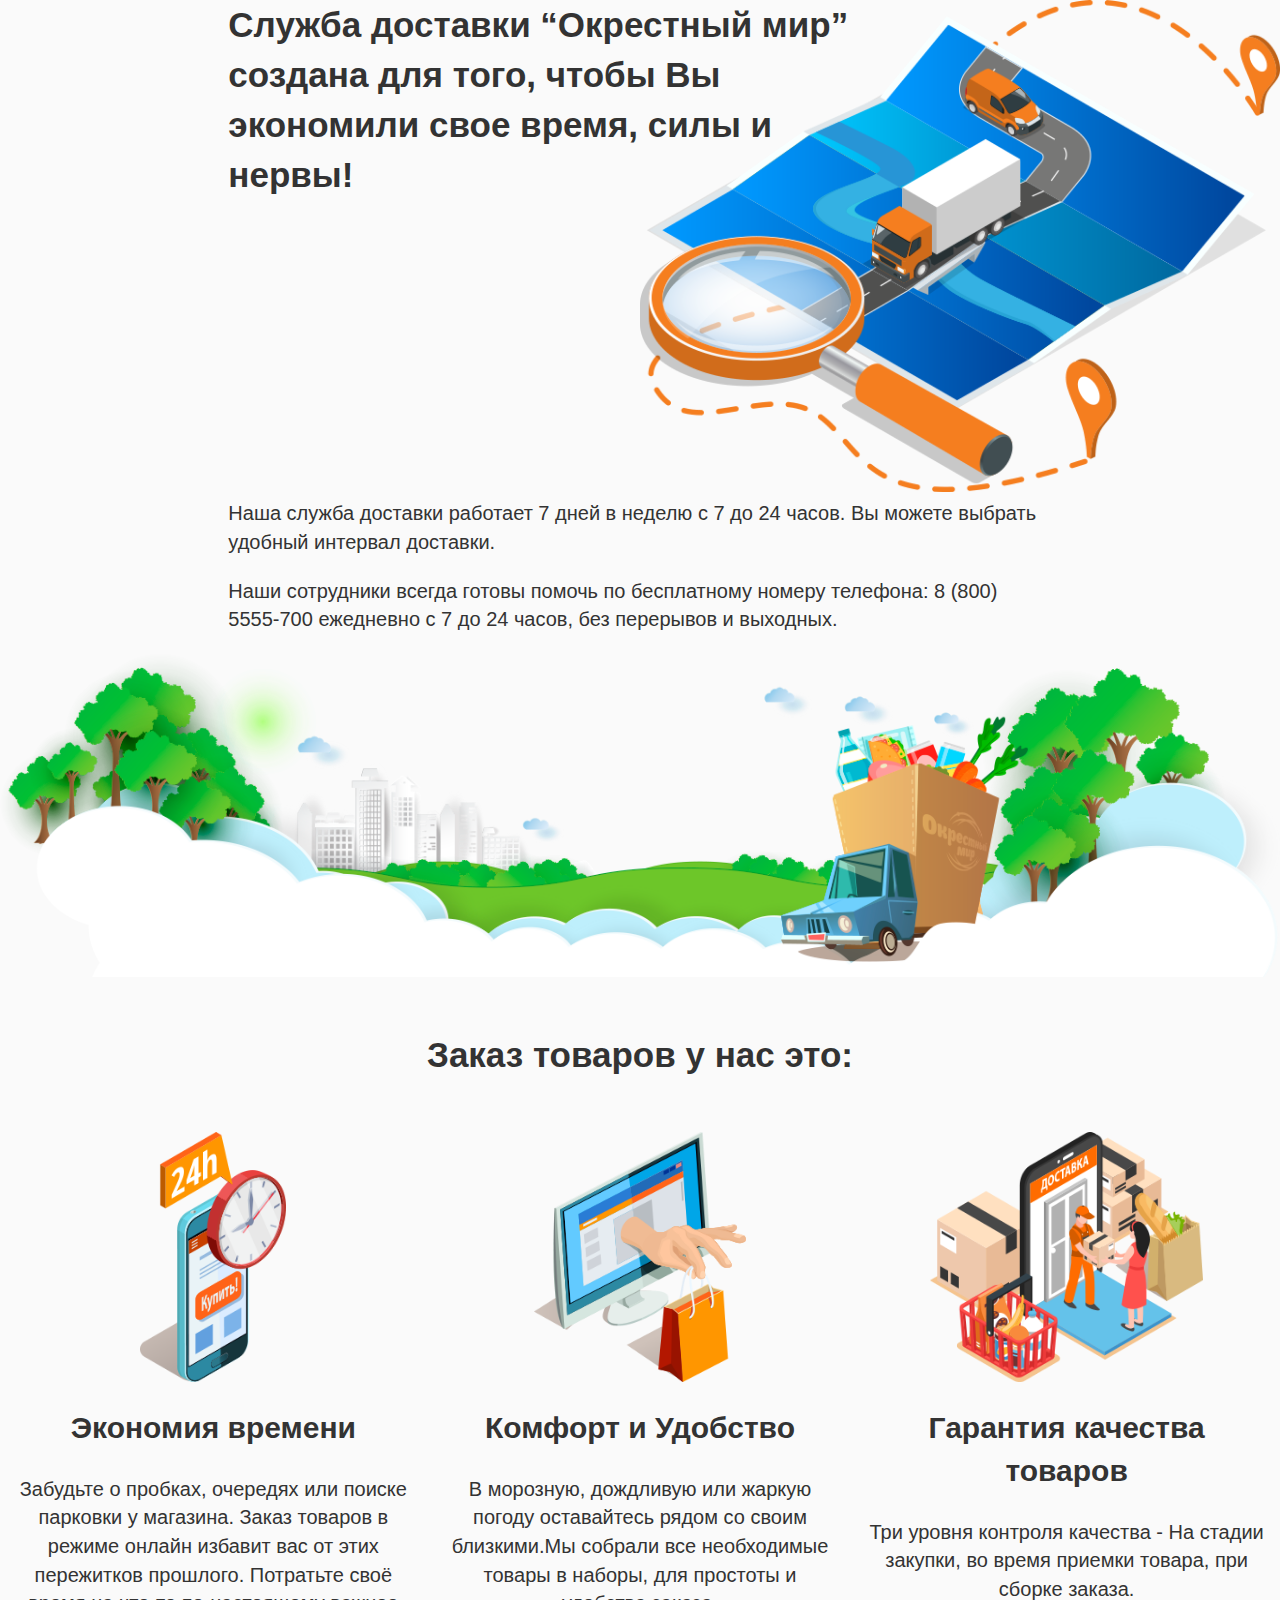
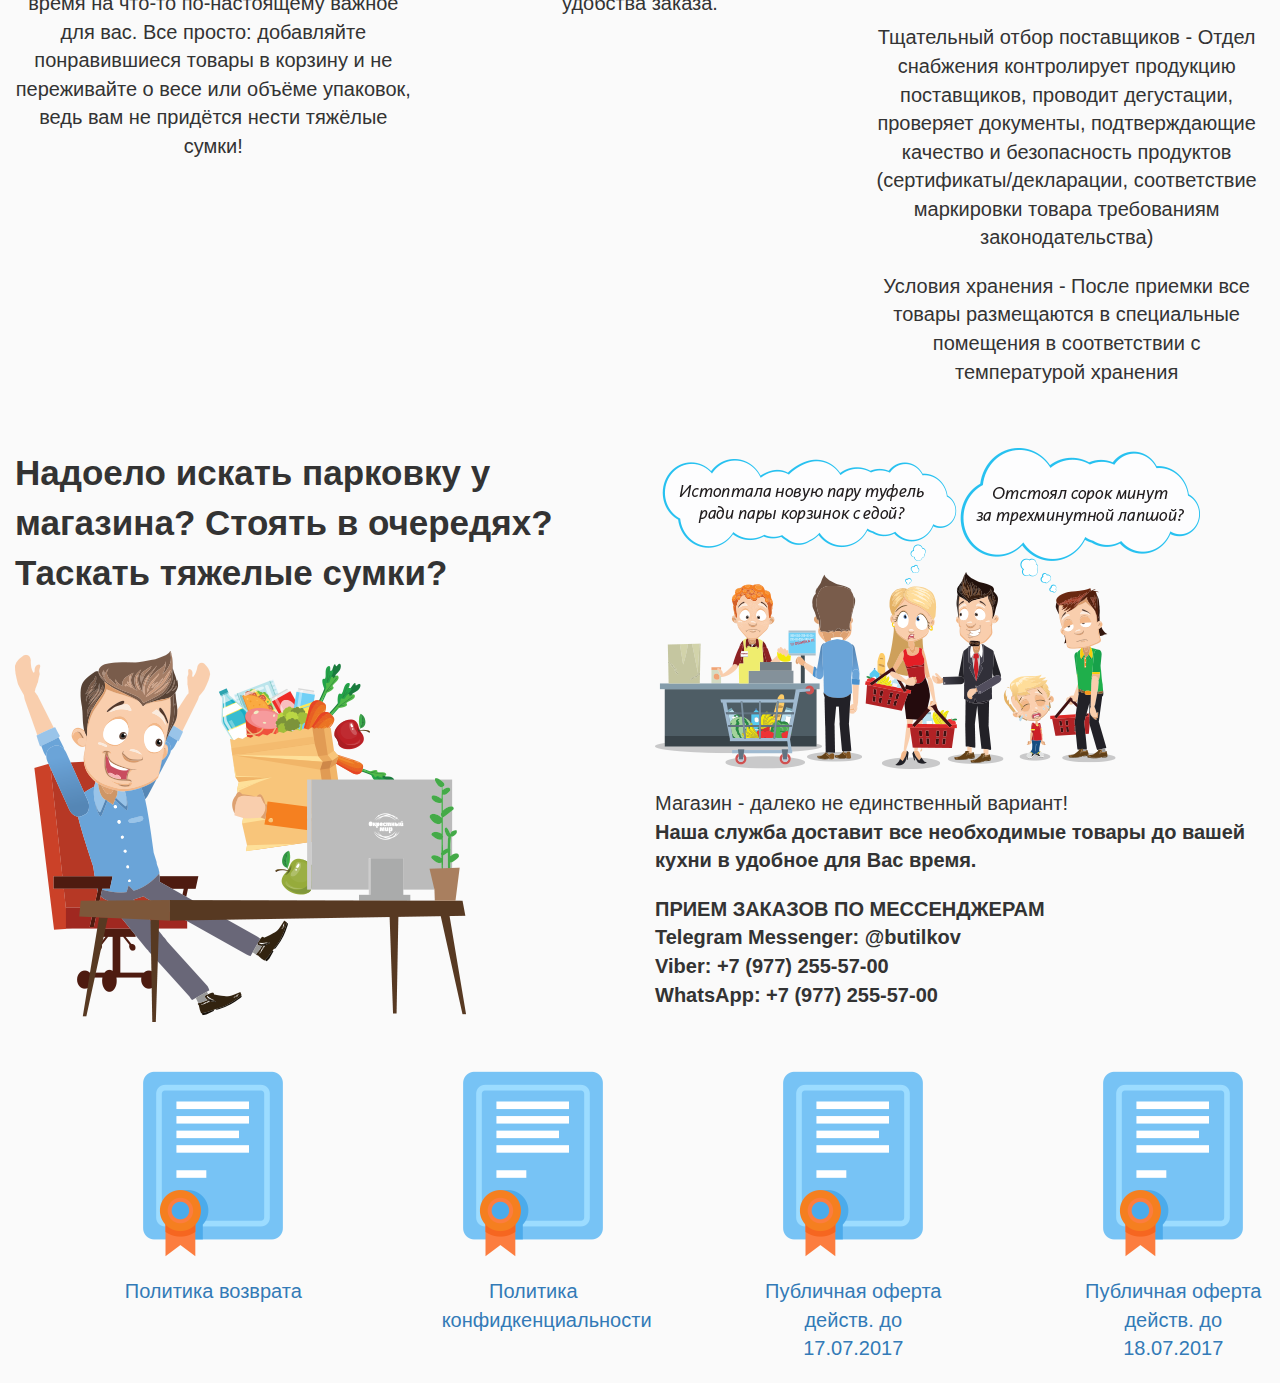
==== index.html @ cc80dcd1 "контакты, о нас, доставка" ====
<html><head><link rel="stylesheet" type="text/css" href="./assets/css/main.min.css"/><link rel="stylesheet" type="text/css" href="./assets/css/style.css"/><link rel="stylesheet" type="text/css" href="./assets/css/advina.css"/></head><body><main><section class="container advina about-header"><div class="row"><div class="col-xs-12 col-md-8 col-md-offset-2"><h1>Служба доставки “Окрестный мир” создана для того, чтобы Вы экономили свое время, силы и нервы!</h1><img class="visible-xs visible-sm" src="./assets/img/delivery.png" alt=""/><p>Наша служба доставки работает 7 дней в неделю с 7 до 24 часов.
Вы можете выбрать удобный интервал доставки.</p><p>Наши сотрудники всегда готовы помочь по бесплатному номеру телефона:
8 (800) 5555-700 ежедневно с 7 до 24 часов, без перерывов и выходных.</p></div></div></section><img class="deliverybg" src="./assets/img/deliverybg.png" alt=""/><section class="container advina text-centered"><div class="row"><div class="col-xs-12"><h1>Заказ товаров у нас это:</h1></div><div class="col-sm-12 col-md-4"><img src="./assets/img/timesafe.png" alt="" height="250"/><h2>Экономия времени</h2><p>Забудьте о пробках, очередях или поиске парковки у магазина. Заказ товаров в режиме онлайн избавит вас от этих пережитков прошлого. Потратьте своё время на что-то по-настоящему важное для вас. Все просто: добавляйте понравившиеся товары в корзину и не переживайте о весе или объёме упаковок, ведь вам не придётся нести тяжёлые сумки!</p></div><div class="col-sm-12 col-md-4"><img src="./assets/img/comfort.png" alt="" height="250"/><h2>Комфорт и Удобство</h2><p>В морозную, дождливую или жаркую погоду оставайтесь рядом со своим близкими.Мы собрали все необходимые товары в наборы, для простоты и удобства заказа.</p></div><div class="col-sm-12 col-md-4"><img src="./assets/img/quality.png" alt="" height="250"/><h2>Гарантия качества товаров</h2><p>Три уровня контроля качества - На стадии закупки, во время приемки товара, при сборке заказа.</p><p>Тщательный отбор поставщиков - Отдел снабжения контролирует продукцию поставщиков, проводит дегустации, проверяет документы, подтверждающие качество и безопасность продуктов (сертификаты/декларации, соответствие маркировки товара требованиям законодательства)</p><p>Условия хранения - После приемки все товары размещаются в специальные помещения в соответствии с температурой хранения</p></div></div></section><section class="container advina bored"><div class="row"><div class="col-md-6"><h1>Надоело искать парковку у магазина? Стоять в очередях? Таскать тяжелые сумки?</h1><img class="hidden-xs hidden-sm" src="./assets/img/delight.png" alt=""/><img class="visible-xs visible-sm" src="./assets/img/dialog.png" alt=""/></div><div class="col-md-6"><img class="hidden-xs hidden-sm" src="./assets/img/dialog.png" alt=""/><p>Магазин - далеко не единственный вариант! <br />
<strong>Наша служба доставит все необходимые товары до вашей кухни в удобное для Вас время.</strong></p><img class="visible-xs visible-sm" src="./assets/img/delight.png" alt=""/><p><strong>ПРИЕМ ЗАКАЗОВ ПО МЕССЕНДЖЕРАМ<br />
Telegram Messenger: @butilkov<br />
Viber: +7 (977) 255-57-00<br />
WhatsApp: +7 (977) 255-57-00</strong></p></div></div></section><section class="container advina text-centered"><div class="row"><div class="col-xs-6 col-sm-2 col-md-offset-1"><img src="./assets/img/document.png" alt=""/><p><a href="#">Политика возврата</a></p></div><div class="col-xs-6 col-sm-2 col-md-offset-1"><img src="./assets/img/document.png" alt=""/><p><a href="#">Политика конфидкенциальности</a></p></div><div class="col-xs-6 col-sm-2 col-md-offset-1"><img src="./assets/img/document.png" alt=""/><p><a href="#">Публичная оферта действ. до 17.07.2017</a></p></div><div class="col-xs-6 col-sm-2 col-md-offset-1"><img src="./assets/img/document.png" alt=""/><p><a href="#">Публичная оферта действ. до 18.07.2017</a></p></div></div></section></main></body></html>
---- assets/css/main.min.css ----
html{font-family:sans-serif;-ms-text-size-adjust:100%;-webkit-text-size-adjust:100%;font-size:10px;-webkit-tap-highlight-color:transparent}body{margin:0;font-family:"Helvetica Neue",Helvetica,Arial,sans-serif;font-size:14px;line-height:1.42857143;color:#333;background-color:#fff}article,aside,details,figcaption,figure,footer,header,hgroup,main,menu,nav,section,summary{display:block}audio,canvas,progress,video{display:inline-block;vertical-align:baseline}audio:not([controls]){display:none;height:0}.owl-carousel .owl-dots.disabled,.owl-carousel .owl-nav.disabled,[hidden],template{display:none}a{background-color:transparent;color:#337ab7;text-decoration:none}a:active,a:hover{outline:0}abbr[title]{border-bottom:1px dotted}b,strong{font-weight:700}dfn{font-style:italic}h1{font-size:2em;margin:.67em 0}mark{background:#ff0;color:#000}small{font-size:80%}sub,sup{font-size:75%;line-height:0;position:relative;vertical-align:baseline}sup{top:-.5em}sub{bottom:-.25em}img{border:0;vertical-align:middle}svg:not(:root){overflow:hidden}figure{margin:0}hr{-webkit-box-sizing:content-box;-moz-box-sizing:content-box;box-sizing:content-box;height:0;margin-top:20px;margin-bottom:20px;border:0;border-top:1px solid #eee}pre{overflow:auto}code,kbd,pre,samp{font-family:monospace,monospace;font-size:1em}button,input,optgroup,select,textarea{color:inherit;font:inherit;margin:0}button{overflow:visible}button,select{text-transform:none}button,html input[type=button],input[type=reset],input[type=submit]{-webkit-appearance:button;cursor:pointer}button[disabled],html input[disabled]{cursor:default}button::-moz-focus-inner,input::-moz-focus-inner{border:0;padding:0}input[type=checkbox],input[type=radio]{-webkit-box-sizing:border-box;-moz-box-sizing:border-box;box-sizing:border-box;padding:0}input[type=number]::-webkit-inner-spin-button,input[type=number]::-webkit-outer-spin-button{height:auto}input[type=search]{-webkit-appearance:textfield;-webkit-box-sizing:content-box;-moz-box-sizing:content-box;box-sizing:content-box}input[type=search]::-webkit-search-cancel-button,input[type=search]::-webkit-search-decoration{-webkit-appearance:none}fieldset{border:1px solid silver;margin:0 2px;padding:.35em .625em .75em}legend{border:0}textarea{overflow:auto}optgroup{font-weight:700}table{border-collapse:collapse;border-spacing:0}legend,td,th{padding:0}*,:after,:before{-webkit-box-sizing:border-box;-moz-box-sizing:border-box;box-sizing:border-box}button,input,select,textarea{font-family:inherit;font-size:inherit;line-height:inherit}a:focus,a:hover{color:#23527c;text-decoration:underline}a:focus{outline:5px auto -webkit-focus-ring-color;outline-offset:-2px}.img-responsive{display:block;max-width:100%;height:auto}.img-rounded{border-radius:6px}.img-thumbnail{padding:4px;line-height:1.42857143;background-color:#fff;border:1px solid #ddd;border-radius:4px;-webkit-transition:all .2s ease-in-out;-o-transition:all .2s ease-in-out;transition:all .2s ease-in-out;display:inline-block;max-width:100%;height:auto}.img-circle{border-radius:50%}.sr-only{position:absolute;width:1px;height:1px;margin:-1px;padding:0;overflow:hidden;clip:rect(0,0,0,0);border:0}.sr-only-focusable:active,.sr-only-focusable:focus{position:static;width:auto;height:auto;margin:0;overflow:visible;clip:auto}[role=button]{cursor:pointer}.container{margin-right:auto;margin-left:auto;padding-left:15px;padding-right:15px}@media (min-width:768px){.container{width:750px}}@media (min-width:992px){.container{width:970px}}@media (min-width:1200px){.container{width:1280px}}.container-fluid{margin-right:auto;margin-left:auto;padding-left:15px;padding-right:15px}.row{margin-left:-15px;margin-right:-15px}.col-lg-1,.col-lg-10,.col-lg-11,.col-lg-12,.col-lg-2,.col-lg-3,.col-lg-4,.col-lg-5,.col-lg-6,.col-lg-7,.col-lg-8,.col-lg-9,.col-md-1,.col-md-10,.col-md-11,.col-md-12,.col-md-2,.col-md-3,.col-md-4,.col-md-5,.col-md-6,.col-md-7,.col-md-8,.col-md-9,.col-sm-1,.col-sm-10,.col-sm-11,.col-sm-12,.col-sm-2,.col-sm-3,.col-sm-4,.col-sm-5,.col-sm-6,.col-sm-7,.col-sm-8,.col-sm-9,.col-xs-1,.col-xs-10,.col-xs-11,.col-xs-12,.col-xs-2,.col-xs-3,.col-xs-4,.col-xs-5,.col-xs-6,.col-xs-7,.col-xs-8,.col-xs-9{position:relative;min-height:1px;padding-left:15px;padding-right:15px}.col-xs-1,.col-xs-10,.col-xs-11,.col-xs-12,.col-xs-2,.col-xs-3,.col-xs-4,.col-xs-5,.col-xs-6,.col-xs-7,.col-xs-8,.col-xs-9{float:left}.col-xs-12{width:100%}.col-xs-11{width:91.66666667%}.col-xs-10{width:83.33333333%}.col-xs-9{width:75%}.col-xs-8{width:66.66666667%}.col-xs-7{width:58.33333333%}.col-xs-6{width:50%}.col-xs-5{width:41.66666667%}.col-xs-4{width:33.33333333%}.col-xs-3{width:25%}.col-xs-2{width:16.66666667%}.col-xs-1{width:8.33333333%}.col-xs-pull-12{right:100%}.col-xs-pull-11{right:91.66666667%}.col-xs-pull-10{right:83.33333333%}.col-xs-pull-9{right:75%}.col-xs-pull-8{right:66.66666667%}.col-xs-pull-7{right:58.33333333%}.col-xs-pull-6{right:50%}.col-xs-pull-5{right:41.66666667%}.col-xs-pull-4{right:33.33333333%}.col-xs-pull-3{right:25%}.col-xs-pull-2{right:16.66666667%}.col-xs-pull-1{right:8.33333333%}.col-xs-pull-0{right:auto}.col-xs-push-12{left:100%}.col-xs-push-11{left:91.66666667%}.col-xs-push-10{left:83.33333333%}.col-xs-push-9{left:75%}.col-xs-push-8{left:66.66666667%}.col-xs-push-7{left:58.33333333%}.col-xs-push-6{left:50%}.col-xs-push-5{left:41.66666667%}.col-xs-push-4{left:33.33333333%}.col-xs-push-3{left:25%}.col-xs-push-2{left:16.66666667%}.col-xs-push-1{left:8.33333333%}.col-xs-push-0{left:auto}.col-xs-offset-12{margin-left:100%}.col-xs-offset-11{margin-left:91.66666667%}.col-xs-offset-10{margin-left:83.33333333%}.col-xs-offset-9{margin-left:75%}.col-xs-offset-8{margin-left:66.66666667%}.col-xs-offset-7{margin-left:58.33333333%}.col-xs-offset-6{margin-left:50%}.col-xs-offset-5{margin-left:41.66666667%}.col-xs-offset-4{margin-left:33.33333333%}.col-xs-offset-3{margin-left:25%}.col-xs-offset-2{margin-left:16.66666667%}.col-xs-offset-1{margin-left:8.33333333%}.col-xs-offset-0{margin-left:0}@media (min-width:768px){.col-sm-1,.col-sm-10,.col-sm-11,.col-sm-12,.col-sm-2,.col-sm-3,.col-sm-4,.col-sm-5,.col-sm-6,.col-sm-7,.col-sm-8,.col-sm-9{float:left}.col-sm-12{width:100%}.col-sm-11{width:91.66666667%}.col-sm-10{width:83.33333333%}.col-sm-9{width:75%}.col-sm-8{width:66.66666667%}.col-sm-7{width:58.33333333%}.col-sm-6{width:50%}.col-sm-5{width:41.66666667%}.col-sm-4{width:33.33333333%}.col-sm-3{width:25%}.col-sm-2{width:16.66666667%}.col-sm-1{width:8.33333333%}.col-sm-pull-12{right:100%}.col-sm-pull-11{right:91.66666667%}.col-sm-pull-10{right:83.33333333%}.col-sm-pull-9{right:75%}.col-sm-pull-8{right:66.66666667%}.col-sm-pull-7{right:58.33333333%}.col-sm-pull-6{right:50%}.col-sm-pull-5{right:41.66666667%}.col-sm-pull-4{right:33.33333333%}.col-sm-pull-3{right:25%}.col-sm-pull-2{right:16.66666667%}.col-sm-pull-1{right:8.33333333%}.col-sm-pull-0{right:auto}.col-sm-push-12{left:100%}.col-sm-push-11{left:91.66666667%}.col-sm-push-10{left:83.33333333%}.col-sm-push-9{left:75%}.col-sm-push-8{left:66.66666667%}.col-sm-push-7{left:58.33333333%}.col-sm-push-6{left:50%}.col-sm-push-5{left:41.66666667%}.col-sm-push-4{left:33.33333333%}.col-sm-push-3{left:25%}.col-sm-push-2{left:16.66666667%}.col-sm-push-1{left:8.33333333%}.col-sm-push-0{left:auto}.col-sm-offset-12{margin-left:100%}.col-sm-offset-11{margin-left:91.66666667%}.col-sm-offset-10{margin-left:83.33333333%}.col-sm-offset-9{margin-left:75%}.col-sm-offset-8{margin-left:66.66666667%}.col-sm-offset-7{margin-left:58.33333333%}.col-sm-offset-6{margin-left:50%}.col-sm-offset-5{margin-left:41.66666667%}.col-sm-offset-4{margin-left:33.33333333%}.col-sm-offset-3{margin-left:25%}.col-sm-offset-2{margin-left:16.66666667%}.col-sm-offset-1{margin-left:8.33333333%}.col-sm-offset-0{margin-left:0}}@media (min-width:992px){.col-md-1,.col-md-10,.col-md-11,.col-md-12,.col-md-2,.col-md-3,.col-md-4,.col-md-5,.col-md-6,.col-md-7,.col-md-8,.col-md-9{float:left}.col-md-12{width:100%}.col-md-11{width:91.66666667%}.col-md-10{width:83.33333333%}.col-md-9{width:75%}.col-md-8{width:66.66666667%}.col-md-7{width:58.33333333%}.col-md-6{width:50%}.col-md-5{width:41.66666667%}.col-md-4{width:33.33333333%}.col-md-3{width:25%}.col-md-2{width:16.66666667%}.col-md-1{width:8.33333333%}.col-md-pull-12{right:100%}.col-md-pull-11{right:91.66666667%}.col-md-pull-10{right:83.33333333%}.col-md-pull-9{right:75%}.col-md-pull-8{right:66.66666667%}.col-md-pull-7{right:58.33333333%}.col-md-pull-6{right:50%}.col-md-pull-5{right:41.66666667%}.col-md-pull-4{right:33.33333333%}.col-md-pull-3{right:25%}.col-md-pull-2{right:16.66666667%}.col-md-pull-1{right:8.33333333%}.col-md-pull-0{right:auto}.col-md-push-12{left:100%}.col-md-push-11{left:91.66666667%}.col-md-push-10{left:83.33333333%}.col-md-push-9{left:75%}.col-md-push-8{left:66.66666667%}.col-md-push-7{left:58.33333333%}.col-md-push-6{left:50%}.col-md-push-5{left:41.66666667%}.col-md-push-4{left:33.33333333%}.col-md-push-3{left:25%}.col-md-push-2{left:16.66666667%}.col-md-push-1{left:8.33333333%}.col-md-push-0{left:auto}.col-md-offset-12{margin-left:100%}.col-md-offset-11{margin-left:91.66666667%}.col-md-offset-10{margin-left:83.33333333%}.col-md-offset-9{margin-left:75%}.col-md-offset-8{margin-left:66.66666667%}.col-md-offset-7{margin-left:58.33333333%}.col-md-offset-6{margin-left:50%}.col-md-offset-5{margin-left:41.66666667%}.col-md-offset-4{margin-left:33.33333333%}.col-md-offset-3{margin-left:25%}.col-md-offset-2{margin-left:16.66666667%}.col-md-offset-1{margin-left:8.33333333%}.col-md-offset-0{margin-left:0}}@media (min-width:1200px){.col-lg-1,.col-lg-10,.col-lg-11,.col-lg-12,.col-lg-2,.col-lg-3,.col-lg-4,.col-lg-5,.col-lg-6,.col-lg-7,.col-lg-8,.col-lg-9{float:left}.col-lg-12{width:100%}.col-lg-11{width:91.66666667%}.col-lg-10{width:83.33333333%}.col-lg-9{width:75%}.col-lg-8{width:66.66666667%}.col-lg-7{width:58.33333333%}.col-lg-6{width:50%}.col-lg-5{width:41.66666667%}.col-lg-4{width:33.33333333%}.col-lg-3{width:25%}.col-lg-2{width:16.66666667%}.col-lg-1{width:8.33333333%}.col-lg-pull-12{right:100%}.col-lg-pull-11{right:91.66666667%}.col-lg-pull-10{right:83.33333333%}.col-lg-pull-9{right:75%}.col-lg-pull-8{right:66.66666667%}.col-lg-pull-7{right:58.33333333%}.col-lg-pull-6{right:50%}.col-lg-pull-5{right:41.66666667%}.col-lg-pull-4{right:33.33333333%}.col-lg-pull-3{right:25%}.col-lg-pull-2{right:16.66666667%}.col-lg-pull-1{right:8.33333333%}.col-lg-pull-0{right:auto}.col-lg-push-12{left:100%}.col-lg-push-11{left:91.66666667%}.col-lg-push-10{left:83.33333333%}.col-lg-push-9{left:75%}.col-lg-push-8{left:66.66666667%}.col-lg-push-7{left:58.33333333%}.col-lg-push-6{left:50%}.col-lg-push-5{left:41.66666667%}.col-lg-push-4{left:33.33333333%}.col-lg-push-3{left:25%}.col-lg-push-2{left:16.66666667%}.col-lg-push-1{left:8.33333333%}.col-lg-push-0{left:auto}.col-lg-offset-12{margin-left:100%}.col-lg-offset-11{margin-left:91.66666667%}.col-lg-offset-10{margin-left:83.33333333%}.col-lg-offset-9{margin-left:75%}.col-lg-offset-8{margin-left:66.66666667%}.col-lg-offset-7{margin-left:58.33333333%}.col-lg-offset-6{margin-left:50%}.col-lg-offset-5{margin-left:41.66666667%}.col-lg-offset-4{margin-left:33.33333333%}.col-lg-offset-3{margin-left:25%}.col-lg-offset-2{margin-left:16.66666667%}.col-lg-offset-1{margin-left:8.33333333%}.col-lg-offset-0{margin-left:0}}.clearfix:after,.clearfix:before,.container-fluid:after,.container-fluid:before,.container:after,.container:before,.row:after,.row:before{content:" ";display:table}.clearfix:after,.container-fluid:after,.container:after,.row:after{clear:both}.center-block{display:block;margin-left:auto;margin-right:auto}.pull-right{float:right!important}.pull-left{float:left!important}.hide{display:none!important}.show{display:block!important}.invisible{visibility:hidden}.text-hide{font:0/0 a;color:transparent;text-shadow:none;background-color:transparent;border:0}.hidden{display:none!important}.affix{position:fixed}@-ms-viewport{width:device-width}.visible-lg,.visible-lg-block,.visible-lg-inline,.visible-lg-inline-block,.visible-md,.visible-md-block,.visible-md-inline,.visible-md-inline-block,.visible-sm,.visible-sm-block,.visible-sm-inline,.visible-sm-inline-block,.visible-xs,.visible-xs-block,.visible-xs-inline,.visible-xs-inline-block{display:none!important}@media (max-width:767px){.visible-xs,.visible-xs-block{display:block!important}table.visible-xs{display:table!important}tr.visible-xs{display:table-row!important}td.visible-xs,th.visible-xs{display:table-cell!important}.visible-xs-inline{display:inline!important}.visible-xs-inline-block{display:inline-block!important}}@media (min-width:768px) and (max-width:991px){.visible-sm,.visible-sm-block{display:block!important}table.visible-sm{display:table!important}tr.visible-sm{display:table-row!important}td.visible-sm,th.visible-sm{display:table-cell!important}.visible-sm-inline{display:inline!important}.visible-sm-inline-block{display:inline-block!important}}@media (min-width:992px) and (max-width:1199px){.visible-md,.visible-md-block{display:block!important}table.visible-md{display:table!important}tr.visible-md{display:table-row!important}td.visible-md,th.visible-md{display:table-cell!important}.visible-md-inline{display:inline!important}.visible-md-inline-block{display:inline-block!important}}@media (min-width:1200px){.visible-lg,.visible-lg-block{display:block!important}table.visible-lg{display:table!important}tr.visible-lg{display:table-row!important}td.visible-lg,th.visible-lg{display:table-cell!important}.visible-lg-inline{display:inline!important}.visible-lg-inline-block{display:inline-block!important}}@media (max-width:767px){.hidden-xs{display:none!important}}@media (min-width:768px) and (max-width:991px){.hidden-sm{display:none!important}}@media (min-width:992px) and (max-width:1199px){.hidden-md{display:none!important}}@media (min-width:1200px){.hidden-lg{display:none!important}}.visible-print{display:none!important}@media print{.visible-print{display:block!important}table.visible-print{display:table!important}tr.visible-print{display:table-row!important}td.visible-print,th.visible-print{display:table-cell!important}}.visible-print-block{display:none!important}@media print{.visible-print-block{display:block!important}}.visible-print-inline{display:none!important}@media print{.visible-print-inline{display:inline!important}}.visible-print-inline-block{display:none!important}@media print{.visible-print-inline-block{display:inline-block!important}.hidden-print{display:none!important}}.owl-carousel{display:none;width:100%;-webkit-tap-highlight-color:transparent;position:relative;z-index:1}.owl-carousel .owl-stage{position:relative;-ms-touch-action:pan-Y;-moz-backface-visibility:hidden}.owl-carousel .owl-stage:after{content:".";display:block;clear:both;visibility:hidden;line-height:0;height:0}.owl-carousel .owl-stage-outer{position:relative;overflow:hidden;-webkit-transform:translate3d(0,0,0)}.owl-carousel .owl-item,.owl-carousel .owl-wrapper{-webkit-backface-visibility:hidden;-moz-backface-visibility:hidden;-ms-backface-visibility:hidden;-webkit-transform:translate3d(0,0,0);-moz-transform:translate3d(0,0,0);-ms-transform:translate3d(0,0,0)}.owl-carousel .owl-item{position:relative;min-height:1px;float:left;-webkit-tap-highlight-color:transparent;-webkit-touch-callout:none}.owl-carousel .owl-item img{display:block;width:100%}.owl-carousel .owl-dot,.owl-carousel .owl-nav .owl-next,.owl-carousel .owl-nav .owl-prev{cursor:pointer;cursor:hand;-webkit-user-select:none;-khtml-user-select:none;-moz-user-select:none;-ms-user-select:none;user-select:none}.owl-carousel.owl-loaded{display:block}.owl-carousel.owl-loading{opacity:0;display:block}.owl-carousel.owl-hidden{opacity:0}.owl-carousel.owl-refresh .owl-item{visibility:hidden}.owl-carousel.owl-drag .owl-item{-webkit-user-select:none;-moz-user-select:none;-ms-user-select:none;user-select:none}.owl-carousel.owl-grab{cursor:move;cursor:grab}.owl-carousel.owl-rtl{direction:rtl}.owl-carousel.owl-rtl .owl-item{float:right}.no-js .owl-carousel{display:block}.owl-carousel .animated{animation-duration:1000ms;animation-fill-mode:both}.owl-carousel .owl-animated-in{z-index:0}.owl-carousel .owl-animated-out{z-index:1}.owl-carousel .fadeOut{animation-name:fadeOut}@keyframes fadeOut{0%{opacity:1}to{opacity:0}}.owl-height{transition:height 500ms ease-in-out}.owl-carousel .owl-item .owl-lazy{opacity:0;transition:opacity 400ms ease}.owl-carousel .owl-item img.owl-lazy{transform-style:preserve-3d}.owl-carousel .owl-video-wrapper{position:relative;height:100%;background:#000}.owl-carousel .owl-video-play-icon{position:absolute;height:80px;width:80px;left:50%;top:50%;margin-left:-40px;margin-top:-40px;background:url(../owl/img/video.play.png) no-repeat;cursor:pointer;z-index:1;-webkit-backface-visibility:hidden;transition:transform 100ms ease}.owl-carousel .owl-video-play-icon:hover{-ms-transform:scale(1.3,1.3);transform:scale(1.3,1.3)}.owl-carousel .owl-video-playing .owl-video-play-icon,.owl-carousel .owl-video-playing .owl-video-tn{display:none}.owl-carousel .owl-video-tn{opacity:0;height:100%;background-position:center center;background-repeat:no-repeat;background-size:contain;transition:opacity 400ms ease}.owl-carousel .owl-video-frame{position:relative;z-index:1;height:100%;width:100%}@font-face{font-family:'icomoon';src:url(../fonts/fonts/icomoon.eot?klo2h2);src:url(../fonts/fonts/icomoon.eot?klo2h2#iefix) format("embedded-opentype"),url(../fonts/fonts/icomoon.ttf?klo2h2) format("truetype"),url(../fonts/fonts/icomoon.woff?klo2h2) format("woff"),url(../fonts/fonts/icomoon.svg?klo2h2#icomoon) format("svg");font-weight:400;font-style:normal}[class*=" icon-"],[class^=icon-]{font-family:'icomoon'!important;speak:none;font-style:normal;font-weight:400;font-variant:normal;text-transform:none;line-height:1;vertical-align:middle;display:inline-block;-webkit-font-smoothing:antialiased;-moz-osx-font-smoothing:grayscale}.icon-back:before{content:"\e900"}.icon-facebook-logo:before{content:"\e901"}.icon-instagram:before{content:"\e902"}.icon-musica-searcher:before{content:"\e903"}.icon-next:before{content:"\e904"}.icon-twitter-black-shape:before{content:"\e905"}.icon-vk-logo:before{content:"\e906"}.icon-youtube:before{content:"\e907"}.center{text-align:center}.blue-header{padding:0;position:relative;z-index:3}.blue-header .top_line{background-color:#048fe6;color:#fff;position:relative;box-shadow:0 5px 12px rgba(90,93,130,.7)}.blue-header .top_line ul{padding:5px 0;margin:0;list-style-type:none;float:left}.blue-header .top_line li{display:inline-block;padding-right:15px;margin-right:10px;position:relative}.blue-header .top_line li:before{content:'';position:absolute;right:0;top:5px;bottom:5px;width:1px;background-color:#fff}.blue-header .top_line li:last-of-type:before{display:none}.blue-header .top_line a{text-transform:uppercase;color:#fff;font-size:13px}.blue-header .top_line .pull-right li,.single-card #card-bx-pager{padding:0;margin:0}.blue-header .top_line .pull-right a{font-size:15px;font-weight:500;text-align:right;letter-spacing:1px}.bottom_line{background-color:#0079c4;color:#fff;padding:12px 0}.bottom_line .logo{padding:0 30px}.bottom_line .bl-btn{float:left;width:60px;position:relative}.bottom_line .bl-btn:before{content:'';position:absolute;top:-15px;bottom:-15px;right:0;width:1px;background-color:#1a87ca}.bl-form{position:relative;display:inline-block;width:calc(100% - 600px)}.bl-form .bl-input{height:36px;line-height:36px;padding:0 10px 0 40px;width:100%;background-color:#0f81c7;-webkit-border-radius:7px;-moz-border-radius:7px;border-radius:7px;border:1px solid #3394cf;color:#9fcde9}.bl-form .bl-input::placeholder{color:#9fcde9}.bl-form .bl-input:focus{outline:none}.bl-form button{background-color:transparent;border:0;position:absolute;top:0;left:0;bottom:0;padding:0 10px}.bl-form button span{font-size:16px;color:#9fcde9}.bl-info{position:relative}.bl-info .money{float:left}.bl-info .price{float:left;margin:0 25px}.bl-info .price p{margin:0}.bl-info .user-foto{float:left;width:35px;height:35px;border:2px solid #fff;-webkit-border-radius:7px;-moz-border-radius:7px;border-radius:7px;overflow:hidden}.bl-info .bl-top{float:left;position:relative;display:block;margin-left:55px}.bl-info .bl-top .count{display:block;position:absolute;left:8px;text-align:center;bottom:-5px;width:20px;height:20px;background-color:#f57f20;border:1px solid #fff;color:#fff;-webkit-border-radius:50%;-moz-border-radius:50%;border-radius:50%;font-size:11px;line-height:20px}.bl-info .bl-info-rating{position:absolute;bottom:-40px;width:350px;right:0;background-color:#048fe6;color:#fff;-webkit-border-radius:0 0 50px 50px;-moz-border-radius:0 0 50px 50px;border-radius:0 0 50px 50px;padding:2px 27px}.bl-info .bl-info-rating ul,.blue-breadcrumbs,.left-menu ul{padding:0;margin:0;list-style-type:none}.bl-info .bl-info-rating ul li{display:inline-block}.bl-info .bl-info-rating .bl-info-rating-img{opacity:.7;margin-left:10px;display:inline-block}.bl-info .bl-info-rating .bl-info-rating-text{display:inline-block;margin-left:40px;opacity:.7}.blue-breadcrumbs{padding:5px 0 10px}.blue-breadcrumbs li{display:inline-block;color:#000;font-weight:700;font-size:12px}.blue-breadcrumbs a{font-size:12px;color:#000;font-weight:400}.bold,.left-menu li.active a{font-weight:700}.left-menu{left:-290px;top:99px;bottom:0;width:290px;max-width:100%;background:#048fe6;z-index:102;overflow:auto;position:fixed;padding:0 10px;-webkit-transition:left 400ms ease;-moz-transition:left 400ms ease;-ms-transition:left 400ms ease;-o-transition:left 400ms ease;transition:left 400ms ease}.left-menu.on{left:0}.left-menu .top,.left-menu li{border-bottom:1px solid #0480cf}.left-menu li:last-child{border:0}.left-menu a{display:block;padding:20px 25px;color:#fff}.left-menu a:focus,.left-menu a:hover{text-decoration:none}.left-menu a:hover{text-shadow:-.5px 0 0 #fff}.left-menu .top a{width:50%;float:left}.left-menu .top a:first-child{border-right:1px solid #0480cf}.left-menu .second_ul{padding-left:30px}.left-menu .second_ul li{border:0}.left-menu .second_ul a{padding:10px 25px}.toggle-mnu{display:block;width:28px;height:28px;margin-top:10px;margin-left:10px}.toggle-mnu span:after,.toggle-mnu span:before{content:"";position:absolute;left:0}.toggle-mnu span:before{top:9px}.toggle-mnu span:after{top:18px}.toggle-mnu span{position:relative;display:block}.toggle-mnu span,.toggle-mnu span:after,.toggle-mnu span:before{width:100%;height:2px;background-color:#fff;transition:all .3s;backface-visibility:hidden;border-radius:2px}.toggle-mnu.on span{background-color:transparent}.toggle-mnu.on span:before{transform:rotate(45deg) translate(-1px,0)}.toggle-mnu.on span:after{transform:rotate(-45deg) translate(6px,-7px)}.blue-header li.mob_logo,.f-last,.f-link,.f-mob-icon,.f-suscribe,.f-top-text-wrap,.mob_callback{display:none}@media screen and (max-width:768px){footer{padding:25px 65px;background-color:#048fe6;color:#fff}footer .footer-ul li{text-align:left}footer .footer-ul .left{float:left;padding:5px 5px 0 0}footer .footer-ul a{padding:5px 0;text-align:left}footer .footer-ul a,footer .footer-ul a span,footer .footer-ul li{color:#fff;display:block}footer .social .social-title{width:160px;float:left;font-weight:100;margin:0;padding-top:7px;text-align:left}.f-top-text-wrap .f-top-text,footer .social ul{float:left}footer .social ul a{background-color:transparent;border-color:#fff}.f-suscribe,.f-top-text-wrap{display:block;margin-bottom:15px}.f-top-text-wrap img{float:left;margin-right:10px;padding-top:10px}.f-top-text-wrap .f-top-text h2{margin:0;padding:0;text-align:left;font-weight:400}.f-top-text-wrap .f-top-text p{margin:0;padding:0}.f-suscribe{margin-bottom:25px}.f-suscribe input{height:34px;line-height:34px;width:100%;background-color:#1396e7;-webkit-border-radius:7px;border-radius:7px;border:1px solid #29a0ea;color:#9fcde9;margin-bottom:10px;padding:0 10px}.f-suscribe input::placeholder{color:#9fcde9}.footer-ul,.footer-ul li.footer-img,.fotter-bottom .col-sm-9{display:none}body footer .col-sm-3{min-height:inherit;padding:0}body footer .footer-title{text-transform:none;text-align:left;font-weight:400;margin:0;padding:15px 0;position:relative}body footer .footer-title .f-mob-icon{display:block;position:absolute;right:0;top:3px;font-size:30px;color:#fff;font-weight:100}body footer .footer-title:before{position:absolute;left:-65px;right:-65px;bottom:0;height:1px;background-color:#1e9ae9;content:'';max-width:100%}.f-link{display:block;margin:40px 0}.f-last{display:block;background-color:#0079c4;padding:15px 65px;text-align:left;color:#fff;font-weight:100;font-size:18px}.f-last p{margin:0}.f-last-right{float:right;text-align:right;padding-top:20px}}.orange{text-align:center;background-color:#ff7800;color:#fff;-webkit-border-radius:6px;-moz-border-radius:6px;border-radius:6px;padding:8px;width:100%;border:0;box-shadow:7px 5px 12px rgba(0,0,0,.3);display:block}.show-bg{position:fixed;top:0;left:0;width:100%;height:100%;display:none;z-index:2}.bx-wrapper{position:relative;margin-bottom:60px;padding:0;-ms-touch-action:pan-y;touch-action:pan-y;-moz-box-shadow:0 0 5px #ccc;-webkit-box-shadow:0 0 5px #ccc;box-shadow:0 0 5px #ccc;border:5px solid #fff;background:#fff}.bx-wrapper img{max-width:100%;display:block}.bxslider{margin:0;padding:0}ul.bxslider{list-style:none}.bx-viewport{-webkit-transform:translateZ(0)}.bx-wrapper .bx-controls-auto,.bx-wrapper .bx-pager{position:absolute;bottom:-30px;width:100%}.bx-wrapper .bx-loading{min-height:50px;background:url(images/bx_loader.gif) center center no-repeat #fff;height:100%;width:100%;position:absolute;top:0;left:0;z-index:2000}.bx-wrapper .bx-pager{text-align:center;font-size:.85em;font-family:Arial;font-weight:700;color:#666;padding-top:20px}.bx-wrapper .bx-pager.bx-default-pager a{background:#666;text-indent:-9999px;display:block;width:10px;height:10px;margin:0 5px;outline:0;-moz-border-radius:5px;-webkit-border-radius:5px;border-radius:5px}.bx-wrapper .bx-pager.bx-default-pager a.active,.bx-wrapper .bx-pager.bx-default-pager a:focus,.bx-wrapper .bx-pager.bx-default-pager a:hover{background:#000}.bx-wrapper .bx-controls-auto .bx-controls-auto-item,.bx-wrapper .bx-pager-item{display:inline-block;vertical-align:bottom}.bx-wrapper .bx-pager-item{font-size:0;line-height:0}.bx-wrapper .bx-prev{left:10px;background:url(images/controls.png) 0 -32px no-repeat}.bx-wrapper .bx-prev:focus,.bx-wrapper .bx-prev:hover{background-position:0 0}.bx-wrapper .bx-next{right:10px;background:url(images/controls.png) -43px -32px no-repeat}.bx-wrapper .bx-next:focus,.bx-wrapper .bx-next:hover{background-position:-43px 0}.bx-wrapper .bx-controls-direction a{position:absolute;top:50%;margin-top:-16px;outline:0;width:32px;height:32px;text-indent:-9999px;z-index:9999}.bx-wrapper .bx-controls-direction a.disabled{display:none}.bx-wrapper .bx-controls-auto{text-align:center}.bx-wrapper .bx-controls-auto .bx-start{display:block;text-indent:-9999px;width:10px;height:11px;outline:0;background:url(images/controls.png) -86px -11px no-repeat;margin:0 3px}.bx-wrapper .bx-controls-auto .bx-start.active,.bx-wrapper .bx-controls-auto .bx-start:focus,.bx-wrapper .bx-controls-auto .bx-start:hover{background-position:-86px 0}.bx-wrapper .bx-controls-auto .bx-stop{display:block;text-indent:-9999px;width:9px;height:11px;outline:0;background:url(images/controls.png) -86px -44px no-repeat;margin:0 3px}.bx-wrapper .bx-controls-auto .bx-stop.active,.bx-wrapper .bx-controls-auto .bx-stop:focus,.bx-wrapper .bx-controls-auto .bx-stop:hover{background-position:-86px -33px}.bx-wrapper .bx-controls.bx-has-controls-auto.bx-has-pager .bx-pager{text-align:left;width:80%}.bx-wrapper .bx-controls.bx-has-controls-auto.bx-has-pager .bx-controls-auto{right:0;width:35px}.bx-wrapper .bx-caption{position:absolute;bottom:0;left:0;background:#666;background:rgba(80,80,80,.75);width:100%}.bx-wrapper .bx-caption span{color:#fff;font-family:Arial;display:block;font-size:.85em;padding:10px}@font-face{font-family:"BoomBoomRegular";src:url(../fonts/BoomBoomRegular/BoomBoomRegular.eot);src:url(../fonts/BoomBoomRegular/BoomBoomRegular.eot?#iefix) format("embedded-opentype"),url(../fonts/BoomBoomRegular/BoomBoomRegular.woff) format("woff"),url(../fonts/BoomBoomRegular/BoomBoomRegular.ttf) format("truetype");font-style:normal;font-weight:400}.catalog-sort-filter .catalog-sort-filter-list,.t{-webkit-transition:all 300ms ease;-moz-transition:all 300ms ease;-ms-transition:all 300ms ease;-o-transition:all 300ms ease;transition:all 300ms ease}.boom{font-family:"BoomBoomRegular";color:#ffae00;font-size:50px;line-height:40px;margin:20px 0}.catalog{margin-bottom:50px}.catalog-menu{float:left;width:260px;background-color:#fff;border-right:1px solid #e5eef5;padding:15px 5px}.catalog-menu ul,.catalog-right-filter ul{padding:0;margin:0;list-style-type:none}.catalog-menu ul a{color:#000;font-weight:700;font-size:14px;margin-bottom:5px;display:block}.catalog-menu ul ul{margin:10px 0;padding-left:40px}.catalog-menu ul ul a{font-weight:400}.catalog-right{display:inline-block;width:calc(100% - 260px);padding:15px}.catalog-right-filter{text-align:left}.filter-item{display:inline-block;margin:0 8px 8px 0}.filter-item a{display:block;padding:3px 15px;color:#000;border:1px solid #eaeaea;-webkit-border-radius:15px;-moz-border-radius:15px;border-radius:15px}.filter-item a:hover{background-color:#eaeaea;text-decoration:none;box-shadow:0 1px 3px 1px rgba(0,0,0,.2)}.catalog-list{position:relative;padding:20px 0}.catalog-item figure{overflow:hidden;display:block;height:100%;width:100%;position:absolute;-webkit-backface-visibility:hidden;-moz-backface-visibility:hidden;-o-backface-visibility:hidden;backface-visibility:hidden}.catalog-prise-left{text-align:left;width:50%}.catalog-prise-left .old-prise{text-decoration:line-through;font-size:17px;color:#000}.catalog-prise-left .prise{font-weight:700;font-size:22px}.catalog-prise-left p{margin:0}.catalog-prise-right{text-align:right;width:50%}.catalog-descr p{margin:0;font-size:13px}.catalog-sort-filter-wrap{margin-top:10px;text-align:left}.catalog-sort-filter{position:relative;width:36px}.catalog-sort-filter img{cursor:pointer}.catalog-sort-filter .catalog-sort-filter-list{text-align:left;display:none;position:absolute;top:0;left:100%;width:210px;max-height:270px;overflow:auto;padding:0;margin:0;list-style-type:none;background-color:#fff;border:1px solid #e5eef5;z-index:2}.catalog-sort-filter .catalog-sort-filter-list.open{display:block}.catalog-sort-filter .catalog-sort-filter-list .sort-wrap{width:20px;margin-right:10px;position:relative;display:inline-block;line-height:20px}.catalog-sort-filter .catalog-sort-filter-list .sort-wrap .sort{position:relative;width:10px;height:2px;background-color:#000;display:inline-block;vertical-align:middle;line-height:20px}.catalog-sort-filter .catalog-sort-filter-list .sort-wrap .sort:after{content:'';display:inline-block;width:5px;height:2px;background-color:#000;left:0;top:-5px;position:absolute}.catalog-sort-filter .catalog-sort-filter-list .sort-wrap .sort:before{content:'';display:inline-block;width:15px;height:2px;background-color:#000;left:0;bottom:-5px;position:absolute}.catalog-sort-filter .catalog-sort-filter-list .sort-wrap .sort.rotate:after{width:15px}.catalog-sort-filter .catalog-sort-filter-list .sort-wrap .sort.rotate:before{width:5px}.catalog-sort-filter .catalog-sort-filter-list a{display:block;padding:10px 14px;color:#000}.catalog-sort-filter .catalog-sort-filter-list a:hover{background-color:#f5f5f5;text-decoration:none}.left-menu-form-body label input[type=checkbox],.mob-arrows,.mob-catalog-descr,.mob-catalog-name,.mob-prise{display:none}.left_filter{left:-290px;top:99px;bottom:0;width:290px;max-width:100%;background:#eee;z-index:99;overflow:auto;position:fixed;-webkit-transition:left .4s ease;-o-transition:left .4s ease;transition:left .4s ease;box-shadow:inset -4px -4px 12px rgba(0,0,0,.3);padding-top:20px}.left_filter.on{left:0}.left-menu-form{padding:30px}.left-menu-form .close-left-filter,.left-menu-form .orange{-webkit-transition:all 300ms ease;-moz-transition:all 300ms ease;-ms-transition:all 300ms ease;-o-transition:all 300ms ease;transition:all 300ms ease}.left-menu-form .orange{padding:4px 8px;margin-bottom:10px;background-color:#fff;color:#bbbaba}.left-menu-form .orange:hover{background-color:#eee}.left-menu-form .close-left-filter{background-color:#048fe6;color:#fff}.left-menu-form .close-left-filter:hover{background-color:#0370b4}.left-menu-form-list{margin:30px 0}.left-menu-form-title{position:relative;border-bottom:1px solid #dfdfdf;font-weight:700;padding:7px 20px 7px 0;cursor:pointer}.left-menu-form-title .left-menu-form-icon{position:absolute;top:10px;right:0;width:15px;height:15px;-webkit-border-radius:50%;-moz-border-radius:50%;border-radius:50%;background-color:#048fe6;line-height:15px;color:#fff;text-align:center;font-weight:100}.left-menu-form-body{border-bottom:1px solid #dfdfdf;padding:5px 0}.left-menu-form-body label{display:block;width:100%;padding:3px 0;cursor:pointer;-webkit-user-select:none;-moz-user-select:none;-ms-user-select:none;user-select:none}.left-menu-form-body label input[type=checkbox]:checked+span:before{background-position:0 -29px}.left-menu-form-body label span:before{content:'';display:inline-block;vertical-align:middle;width:25px;height:23px;background:url(../img/filter-input.png);background-repeat:no-repeat;margin-right:10px;background-position:0 -5px}.left-menu-form-body.close,.noUi-handle:after,.noUi-handle:before{display:none}.range-input{margin-bottom:25px}.range-input label{width:85px;float:left}.range-input label input{width:85px;border:1px solid #b6b6b6;-webkit-border-radius:5px;-moz-border-radius:5px;border-radius:5px;padding:4px 0;text-align:center;box-shadow:inset 0 0 10px rgba(0,0,0,.3)}.range-input label:last-child{float:right}.range-input .range-line{float:left}.noUi-horizontal{height:7px}.noUi-target{border-radius:0;border:0;box-shadow:none}.noUi-connect,.noUi-target{background:#d2d2d2}.noUi-horizontal .noUi-handle{width:20px;height:20px;border-radius:50%;top:-7px;box-shadow:7px 5px 12px rgba(0,0,0,.3)}.noUi-horizontal .noUi-handle:focus{outline:none}.range_slider{margin-bottom:20px}.range-line{width:20px;height:2px;background-color:#bbb;margin-top:18px;margin-left:12px}.catalog-left-filter,.catalog-sort-filter{display:inline-block;cursor:pointer}.card-wrap .card-slider{width:250px;display:inline-block;float:left}.card-wrap .bx-wrapper{box-shadow:none;float:left;width:150px}.card-wrap .bx-viewport{min-height:200px!important}.card-wrap .bx-wrapper:nth-child(1){width:70px;box-shadow:none;float:left}.card-wrap .bx-wrapper:nth-child(1) #card-bx-pager{padding:0}.card-wrap .bx-wrapper:nth-child(1) img{max-width:100%;width:40px;height:auto}.card-wrap .card-right{width:calc(100% - 250px);display:inline-block}.card-wrap .card-name{font-size:22px;margin-bottom:15px}.card-wrap .cart_tabs_nav{position:relative;text-align:center}.card-wrap .cart_tabs_nav:before{content:'';position:absolute;top:48%;left:0;right:0;height:1px;background-color:#ccc;z-index:-1}.card-wrap .cart_tabs_nav .btn{margin:0 10px;text-transform:uppercase;font-size:18px;border:1px solid transparent}.card-wrap .cart_tabs_nav .btn:not(.active){background-color:#eaeaea;border:1px solid #999;color:#999}.card-wrap .cart_tabs_item{display:none}.card-wrap .cart_tabs_item.active{display:block}.card-wrap .card-info-wrap{padding:20px 0}.card-wrap .card-info-wrap .card-info-text{float:left;width:50%;color:#000;line-height:22px}.card-wrap .card-info-wrap .card-info-table-wrap{float:left;width:50%}.card-wrap .card-info-wrap .card-info-table{border:1px solid #333;padding:7px;-webkit-border-radius:7px;-moz-border-radius:7px;border-radius:7px;margin-left:10px}.card-wrap .card-info-wrap h2{margin:0;font-size:18px}.card-wrap .card-info-wrap ul{margin:0;list-style-type:none;border-top:10px solid #333;border-bottom:10px solid #333;padding:0 0 10px}.card-wrap .card-info-wrap li,.super-prise p{font-weight:700;border-bottom:1px solid #333}.card-wrap .related-item-wrap .related-title{position:relative}.card-wrap .related-item-wrap .related-title:before{content:'';position:absolute;top:50%;left:0;right:0;height:1px;background-color:#999;z-index:-1}.card-wrap .related-item-wrap h2{font-weight:700;color:#999;font-size:13px;padding-right:10px;background-color:#fff;z-index:2;position:relative;display:inline-block}.card-wrap .card-close{position:absolute;top:10px;right:10px}.related-item{width:120px;display:inline-block}.related-item .related-img{height:95px}.related-item .related-img img{width:100%;height:100%;object-fit:scale-down}.related-item .related-prise{font-weight:700;margin-bottom:5px}.related-item .related-name{font-size:13px;line-height:15px}.related-item .related-weight{color:#c2a599;font-size:13px}#card-bx-pager{width:70px;float:left}.card-right-prise{width:100%}.card-right-prise .old-prise{font-size:22px;text-decoration:line-through}.card-right-prise .prise{font-size:30px;font-weight:700;margin-top:-11px}.super-prise p{font-size:20px;margin:0;border-bottom:1px solid #000;display:inline-block;line-height:20px}.super-prise a{color:#0c0;font-weight:700;display:block;margin-top:-3px}.super-prise .has{font-weight:700;color:#999}.super-prise .has span{color:#0c0}.catalog-item{display:inline-block;vertical-align:top;border:1px solid #e5eef5;margin-right:25px;margin-bottom:25px;transition:transform .5s linear,margin .5s linear,opacity .5s linear,left .5s linear,top .5s linear,width .5s linear,height .5s linear;-webkit-transition:-webkit-transform .5s linear,margin .5s linear,opacity .5s linear,left .5s linear,top .5s linear,width .5s linear,height .5s linear;-moz-transition:-moz-transform .5s linear,margin .5s linear,opacity .5s linear,left .5s linear,top .5s linear,width .5s linear,height .5s linear;-o-transition:-o-transform .5s linear,margin .5s linear,opacity .5s linear,left .5s linear,top .5s linear,width .5s linear,height .5s linear;-ms-transition:-ms-transform .5s linear,margin .5s linear,opacity .5s linear,left .5s linear,top .5s linear,width .5s linear,height .5s linear;transform:rotateY(0deg) scale(1);perspective:1000px;-webkit-perspective:1000px;-moz-perspective:1000px;-o-perspective:1000px;-ms-perspective:1000px;z-index:1;-webkit-user-select:none;-moz-user-select:none;-ms-user-select:none;-o-user-select:none;user-select:none;height:340px;width:210px;opacity:1}.catalog-item:hover{box-shadow:0 3px 16px 1px rgba(0,0,0,.3)}.catalog-item.fadeCard{position:absolute;z-index:5;width:700px!important;height:1010px!important;left:50%!important;margin-left:-350px!important;margin-top:-100px!important;box-shadow:none}.catalog-item.fadeCard .catalog-item-animate{box-shadow:0 13px 101px rgba(97,115,126,.77);width:700px;height:1010px;z-index:6;-webkit-transform:rotateY(-180deg) translateZ(-1px);-moz-transform:rotateY(-180deg) translateZ(-1px);-o-transform:rotateY(-180deg) translateZ(-1px);transform:rotateY(-180deg) translateZ(-1px)}.catalog-item.fadeCardZindex{z-index:5}.catalog-item .catalog-item-animate{background:#fff!important;width:100%;height:100%;position:absolute;left:0;top:0;transition:all .5s linear;-webkit-transition:all .5s linear;-moz-transition:all .5s linear;-o-transition:all .5s linear;-ms-transition:all .5s linear;-webkit-transform-style:preserve-3d;-moz-transform-style:preserve-3d;-o-transform-style:preserve-3d;transform-style:preserve-3d}.catalog-item .front-side{z-index:1;-webkit-transform:translateZ(1px);-moz-transform:translateZ(1px);-o-transform:translateZ(1px);transform:translateZ(1px);padding:10px}.catalog-item .front-side .catalog-img{text-align:center}.catalog-item .card-wrap{padding:30px 20px;-moz-transform:rotateY(180deg) translateZ(1px);-o-transform:rotateY(180deg) translateZ(1px);transform:rotateY(180deg) translateZ(1px);z-index:0}.card-slider .card-bx-pager{padding:0;margin:0;list-style-type:none;width:60px;text-align:center;float:left}.card-slider .card-bx-pager img{max-width:40px;margin-bottom:10px}.card-slider .bxslider{width:150px;margin:auto;float:left;position:relative}.card-slider .bxslider:before{content:'';background-image:url(../img/zoom.png);background-position:bottom right;background-repeat:no-repeat;width:20px;height:20px;display:block;position:absolute;bottom:0;right:0}.card-slider .bxslider img:focus,.main__form input:focus{outline:none}.card-slider .card-rating{float:left;width:100%;margin-bottom:30px;text-align:center}.card-slider .card-rating ul{padding:0;list-style-type:none;margin:0}.card-slider .card-rating ul li{display:inline-block;margin-left:-3px}.add-comment{padding-top:20px}.add-comment textarea{resize:none;height:170px;background-color:#f3f3f3;width:100%;border:0;padding:10px;color:#999}.add-comment textarea::placeholder{color:#999}.add-comment ul{padding:15px 0 60px;margin:0;list-style-type:none;display:inline-block}.add-comment ul li{font-weight:700;color:#999;font-size:13px;margin-right:2px;background-color:#fff;z-index:2;position:relative;display:inline-block}.add-comment button{display:inline-block;margin-left:50px;font-size:18px}.register-form{height:300px}.register-form table{width:100%;height:100%;text-align:center;font-size:20px}.register-form table a{margin-top:20px;display:inline-block;font-size:18px}.single-card{border-top:1px solid #e9e9e9}.single-card h2{display:inline-block;font-size:26px;margin:10px 0}.single-card .single-card-table{width:100%}.single-card .single-card-table td:nth-child(2){text-align:right}.single-card .single-card-table td p{font-size:22px;margin:0}.single-card .bx-wrapper{box-shadow:none}.single-card .bx-wrapper img{margin:auto}.single-card #card-bx-pager li{display:inline-block;width:100px!important}.single-card .add_rating{padding:20px 15px;border-bottom:1px solid #e9e9e9}.single-card .add_rating a{display:inline-block;color:#f47f1f;font-weight:700;font-size:16px;border-bottom:1px solid #f47f1f}.single-card .add_rating span{font-size:16px}.single-card .add_rating b{font-size:20px}.single-card .cart_tabs_nav{padding-top:20px}.single-card .cart_tabs_nav:before{display:none}.single-card .card-wrap{padding:0 15px}.single-card .card-wrap .cart_tabs_nav a{color:#6f6f6f!important;background-color:#fff!important;box-shadow:none}.single-card .card-wrap .cart_tabs_nav a.active{background-color:#eee!important}.single-card .card-wrap .card-info-wrap .card-info-table-wrap{width:100%;margin:0 0 10px}.main__footer .pull-left p,.main__footer .pull-right p,.single-card .card-wrap .card-info-wrap .card-info-table{margin:0}.single-card .card-wrap .card-info-wrap .card-info-text,.single-card-add table{width:100%}.single-card-slider{border-top:1px solid #e9e9e9;margin-top:20px;padding:0 15px}.single-card-wrap .col-sm-12{padding:0}.single-card-table-wrap{padding:0 15px}.rating{margin:0;padding:0;list-style-type:none;width:135px;float:right}.main-header__nav li,.rating li{display:inline-block}.single-card-add{background-color:#eee;padding:30px 0}.single-card-add table td{width:30%;padding-left:30px}.single-card-add table td:nth-child(2){width:70%;padding-right:30px}.single-card-add table td .old-prise{font-size:20px;text-decoration:line-through;white-space:nowrap}.single-card-add table td .prise{font-size:30px;font-weight:700;white-space:nowrap}.single-card-add table td .btn{font-size:15px;padding:5px 15px;float:right}.range-input{width:215px}.main-header{padding:10px 0}.main-header__nav{padding-top:25px}.main-header__nav ul,.main-social ul{padding:0;margin:0;list-style-type:none}.main-header__nav li:not(:last-child) a{border-right:1px solid #f5f5f5}.main-header__nav a:hover,.main-header__nav li.active a{text-shadow:-.5px 0 0 #005ee2;color:#005ee2;text-decoration:none}.main-header__nav a{font-size:16px;color:#000;display:block;padding:0 15px;-webkit-transition:all 400ms ease-out;-moz-transition:all 400ms ease-out;-ms-transition:all 400ms ease-out;-o-transition:all 400ms ease-out;transition:all 400ms ease-out}.main-header__right{padding-top:20px;float:right}.main-header__right a{display:inline-block}.main-header__right a.main-header-plus{float:left}.main{min-height:600px;background-image:url(../img/main-bd.png);-webkit-background-size:cover;background-size:cover;background-repeat:no-repeat;position:relative}.main .boom{font-size:59px;font-weight:400;letter-spacing:5px;text-shadow:2px 2px 5px rgba(0,0,0,.75);line-height:72px}.main__container{max-width:730px;margin:auto;padding-top:95px;padding-bottom:150px}.main__form{position:relative}.main__form input{width:100%;height:50px;-webkit-border-radius:30px;-moz-border-radius:30px;border-radius:30px;border:3px solid #ff9600;padding:0 55px 0 20px;overflow:hidden}.main__form input::placeholder{color:#e2e2e2;font-weight:700;font-size:16px;letter-spacing:1px}.main__form .main__btn{position:absolute;background-color:#ff9600;border:0;top:0;right:0;bottom:0;width:60px;-webkit-border-radius:0 30px 30px 0;-moz-border-radius:0 30px 30px 0;border-radius:0 30px 30px 0;-webkit-transition:all 400ms ease-out;-moz-transition:all 400ms ease-out;-ms-transition:all 400ms ease-out;-o-transition:all 400ms ease-out;transition:all 400ms ease-out}.main__form .main__btn:hover{background-color:#cc7800}.main__form .main__btn:before{content:'';width:0;height:0;border-top:23px solid transparent;border-bottom:23px solid transparent;border-left:15px solid #fff;position:absolute;top:2px;left:0}.main__links{margin-top:60px;padding:0;list-style-type:none}.main__links li{display:inline-block;position:relative;margin-right:20px}.main__links li:nth-child(3n){margin-right:0}.main__footer{position:absolute;left:0;bottom:0;width:100%;border-top:1px solid #b9b9b9;padding:10px 0;background-color:rgba(255,255,255,.5)}.main__footer .pull-right{padding-top:12px}.main__footer-l-item{display:inline-block;vertical-align:middle}.main-link:before,.main__footer-r-item{display:inline-block}.main__footer-l-item img{margin-left:10px}.main-link{position:relative;font-size:16px;background-color:#fff;padding:7px 25px;text-align:center;-webkit-border-radius:30px;-moz-border-radius:30px;border-radius:30px;color:#000;border:2px solid #fff;box-shadow:1px 2px 5px rgba(0,0,0,.75);display:block;margin-bottom:15px;width:225px;-webkit-transition:all 400ms ease-out;-moz-transition:all 400ms ease-out;-ms-transition:all 400ms ease-out;-o-transition:all 400ms ease-out;transition:all 400ms ease-out}.main-link:before{content:'';width:9px;height:9px;-webkit-border-radius:50%;-moz-border-radius:50%;border-radius:50%;background-color:#d6edfb;position:absolute;top:14px;left:10px}.main-link:active.main-link_bg,.main-link:hover.main-link_bg,.main-link_bg{background-color:#ff9600;color:#fff;border-color:#ff9600}.main-link_bg:before{display:none}.main-link:active,.main-link:hover{border-color:#ff9600;text-shadow:-.5px 0 0 #005ee2;color:#005ee2;text-decoration:none}.main-link:hover{box-shadow:3px 3px 5px rgba(0,0,0,.75);transform:translateY(-4px)}.main-link:hover:before{background-color:#cc9226}.main-link:active{transform:translateY(-2px)}.footer-tel{color:#005ee2;font-weight:700;letter-spacing:.5px;-webkit-transition:all 400ms ease-out;-moz-transition:all 400ms ease-out;-ms-transition:all 400ms ease-out;-o-transition:all 400ms ease-out;transition:all 400ms ease-out}.footer-tel:hover{text-decoration:none;color:#ff9508}.main-social li{display:inline-block}#main-s{margin-left:8px;margin-top:6px}.main__footer-r-item{margin-left:20px;vertical-align:middle}.main__footer-r-item li{margin-right:10px}.main__footer-r-item li span{font-size:20px;-webkit-transition:all 400ms ease-out;-moz-transition:all 400ms ease-out;-ms-transition:all 400ms ease-out;-o-transition:all 400ms ease-out;transition:all 400ms ease-out}.main__footer-r-item li span:hover{color:#ff9508}.main__footer-mobile{display:none}@media (min-width:1200px){.main .container,.main-header .container{max-width:1280px;width:100%}}@media screen and (max-width:1200px){.main-header__nav a{font-size:13px}.main .boom{font-size:60px}}@media screen and (max-width:992px){.main-header__nav a{font-size:12px;padding:0 5px}.main .boom{font-size:40px}.main__links li{margin-right:15px}}@media screen and (max-width:768px){.main{height:auto}.hide-tablet,.main__footer{display:none}.main__footer-mobile{display:block}.footer-title{cursor:pointer}.main__links{max-width:500px;display:block;margin-left:auto;margin-right:auto}.main__links li{margin:0 5px!important}}@media screen and (max-width:550px){.main__links{max-width:100%;text-align:center}}@media only screen and (max-width:1200px){.top-header{display:none}.blue-breadcrumbs-wrap,.blue-header{display:block}.get-bonus:before{right:auto;left:50%;margin-left:-250px}.get-bonus-left button,.get-bonus-title{display:none}.get-bonus-left{border-bottom:1px solid #d8e5ee;padding:0 45px}.get-bonus-left p{padding:10px;max-width:inherit}.get-bonus .bonus-form-right{padding:5px 45px 25px}.get-bonus .bonus-form-right button{margin:20px auto 0;display:block}.get-bonus-steps:before{top:-265px;right:-21px;display:block;width:278px;left:auto;height:265px}.get-bonus-title.block{display:block;text-align:left;padding:12px 20px}.get-bonus-left p span,.get-bonus-title.block .bold{display:block;font-weight:700}.catalog-list{text-align:center}}@media only screen and (max-width:992px){.bottom_line .price,.bottom_line .user-foto,.top_line .blue-left-menu .mob_logo:before,.top_line .blue-left-menu li,.top_line-tel{display:none}.top_line .blue-left-menu .mob_logo{display:block}.bottom_line .bl-top{margin:0 20px}.bottom_line .mob_callback{display:inline-block;float:left;margin-top:-32px}.bl-form{width:calc(100% - 450px)}.catalog-menu,.get-bonus-steps .step-wrap.shadow .step-item img,.get-bonus-steps .step-wrap.shadow .step-item.active .btn-wrap,.get-bonus-steps .step-wrap.shadow .step-item.select .btn-wrap,.hide-md{display:none}.get-bonus-steps:before{right:80px}.get-bonus-steps .col-sm-3{width:100%}.get-bonus-steps .step-wrap.shadow .step-item{min-height:inherit;border-bottom:1px solid #e5eef5;width:100%;position:relative}.get-bonus-steps .step-wrap.shadow .step-item .arr-right{content:'';position:absolute;top:50%;right:10px;background-image:url(../img/arr-right.png);width:28px;height:31px;display:block;margin-top:-15px}.get-bonus-steps .step-wrap.shadow .name{float:left;width:50%;padding:10px}.get-bonus-steps .step-wrap.shadow .descr{float:left;width:50%;text-align:left;padding:10px 30px 10px 10px}.get-bonus-steps .step-wrap{padding-bottom:0}footer .col-sm-3{width:50%;min-height:180px}.catalog-right{width:100%;text-align:center}.catalog-item{margin-left:10px;margin-right:10px}}@media only screen and (max-width:768px){.bl-form{width:calc(100% - 220px);margin-left:20px}.bl-info-rating,.bottom_line .logo{display:none}.catalog-prise-left .mob-prise.on .add-more,.get-bonus .toogle{display:block}.get-bonus-steps:before{top:-288px;right:-10px;display:block;width:278px;left:auto;height:288px}.bonus-img,footer{text-align:center}.bonus-img .col-xs-4{position:relative}.bonus-img .col-xs-4 .btn{padding:0 10px;bottom:20px}.catalog-item,footer .col-sm-3{width:100%}.f-top-text-wrap .f-top-text p{text-align:left}.bottom_line .bl-btn:before{content:'';position:absolute;top:-10px;bottom:-10px;right:0;width:1px;background-color:#1a87ca}.catalog-item .catalog-img{width:200px;float:left}.catalog-item .catalog-mob-right{width:calc(100% - 200px);float:right;padding-right:30px;position:relative;text-align:left}.catalog-item .mob-catalog-descr{display:block;padding:0;margin:0}.catalog-descr,.catalog-prise-left .mob-prise .add-more,.catalog-prise-left .prise,.catalog-prise-right{display:none}.catalog-prise-left .mob-prise{display:inline-block;color:#fff;background-color:#f47f1f;padding:5px 30px;font-weight:700;font-size:18px;-webkit-border-radius:15px;-moz-border-radius:15px;border-radius:15px;text-decoration:none}.catalog-prise-left .mob-prise.on{background-color:#eee;color:#888;font-weight:400;padding-left:15px;position:relative}.mob-arrows{display:block;position:absolute;width:30px;top:0;right:0;bottom:0}.mob-arrows img{position:absolute;top:50%;margin-top:-10px;height:30px;padding-left:10px;left:0}.catalog-prise{margin-top:20px}.mob-catalog-name{margin-bottom:0;display:block}.add-more{position:absolute;top:2px;right:-5px;bottom:2px;display:block;width:30px;height:30px;background-image:url(../img/add-more.png);-webkit-background-size:cover;background-size:cover}.catalog-item{margin:0 0 20px;height:220px}img{max-width:100%}}@media only screen and (max-width:480px){.bonus-img{text-align:center}.bonus-img .col-xs-4{width:100%}.bonus-img .col-xs-4 .btn{padding:0 30px;bottom:20px}.catalog-item .catalog-img{width:100px}.catalog-item .catalog-mob-right{width:calc(100% - 110px)}}@media only screen and (max-width:479px){.bl-form{display:none}.mob-catalog-name{font-size:16px}.get-bonus:before{content:'';background-image:url(../img/get-bonus.png);position:absolute;top:-150px;display:block;width:320px;height:200px;z-index:-1;-webkit-background-size:cover;background-size:cover;right:auto;left:50%;margin-left:-160px}.f-last,footer{padding:25px}.f-top-text-wrap .f-top-text{float:left;width:calc(100% - 50px)}body footer .footer-title:before{max-width:100%}.single-card .card-wrap .cart_tabs_nav a{padding:0 20px}.single-card-add table td .btn{font-size:12px;padding:5px 15px;float:right;white-space:nowrap}}@media only screen and (min-width:768px){.footer-ul{display:block!important}}
---- assets/css/style.css ----
/* Magnific Popup CSS */
.mfp-bg {
  top: 0;
  left: 0;
  width: 100%;
  height: 100%;
  z-index: 1042;
  overflow: hidden;
  position: fixed;
  background: #0b0b0b;
  opacity: 0.8; }

.mfp-wrap {
  top: 0;
  left: 0;
  width: 100%;
  height: 100%;
  z-index: 1043;
  position: fixed;
  outline: none !important;
  -webkit-backface-visibility: hidden; }

.mfp-container {
  text-align: center;
  position: absolute;
  width: 100%;
  height: 100%;
  left: 0;
  top: 0;
  padding: 0 8px;
  box-sizing: border-box; }

.mfp-container:before {
  content: '';
  display: inline-block;
  height: 100%;
  vertical-align: middle; }

.mfp-align-top .mfp-container:before {
  display: none; }

.mfp-content {
  position: relative;
  display: inline-block;
  vertical-align: middle;
  margin: 0 auto;
  text-align: left;
  z-index: 1045; }

.mfp-inline-holder .mfp-content,
.mfp-ajax-holder .mfp-content {
  width: 100%;
  cursor: auto; }

.mfp-ajax-cur {
  cursor: progress; }

.mfp-zoom-out-cur, .mfp-zoom-out-cur .mfp-image-holder .mfp-close {
  cursor: -moz-zoom-out;
  cursor: -webkit-zoom-out;
  cursor: zoom-out; }

.mfp-zoom {
  cursor: pointer;
  cursor: -webkit-zoom-in;
  cursor: -moz-zoom-in;
  cursor: zoom-in; }

.mfp-auto-cursor .mfp-content {
  cursor: auto; }

.mfp-close,
.mfp-arrow,
.mfp-preloader,
.mfp-counter {
  -webkit-user-select: none;
  -moz-user-select: none;
  user-select: none; }

.mfp-loading.mfp-figure {
  display: none; }

.mfp-hide {
  display: none !important; }

.mfp-preloader {
  color: #CCC;
  position: absolute;
  top: 50%;
  width: auto;
  text-align: center;
  margin-top: -0.8em;
  left: 8px;
  right: 8px;
  z-index: 1044; }
  .mfp-preloader a {
    color: #CCC; }
    .mfp-preloader a:hover {
      color: #FFF; }

.mfp-s-ready .mfp-preloader {
  display: none; }

.mfp-s-error .mfp-content {
  display: none; }

button.mfp-close,
button.mfp-arrow {
  overflow: visible;
  cursor: pointer;
/*  background: transparent;*/
  border: 0;
  -webkit-appearance: none;
  display: block;
  outline: none;
  padding: 0;
  z-index: 1046;
  box-shadow: none;
  touch-action: manipulation; }

button::-moz-focus-inner {
  padding: 0;
  border: 0; }

.mfp-close {
  width: 44px;
  height: 44px;
  line-height: 44px;
  position: absolute;
  right: 0;
  top: 0;
  text-decoration: none;
  text-align: center;
  opacity: 0.65;
  padding: 0 0 18px 10px;
  color: #FFF;
  font-style: normal;
  font-size: 28px;
  font-family: Arial, Baskerville, monospace; }
  .mfp-close:hover,
  .mfp-close:focus {
    opacity: 1; }
  .mfp-close:active {
    top: 1px; }

.mfp-close-btn-in .mfp-close {
  color: #333; }

.mfp-image-holder .mfp-close,
.mfp-iframe-holder .mfp-close {
  color: #FFF;
  right: -6px;
  text-align: right;
  padding-right: 6px;
  width: 100%; }

.mfp-counter {
  position: absolute;
  top: 0;
  right: 0;
  color: #CCC;
  font-size: 12px;
  line-height: 18px;
  white-space: nowrap; }

.mfp-arrow {
  position: absolute;
  opacity: 0.65;
  margin: 0;
  top: 50%;
  margin-top: -55px;
  padding: 0;
  width: 90px;
  height: 110px;
  -webkit-tap-highlight-color: transparent; }
  .mfp-arrow:active {
    margin-top: -54px; }
  .mfp-arrow:hover,
  .mfp-arrow:focus {
    opacity: 1; }
  .mfp-arrow:before,
  .mfp-arrow:after {
    content: '';
    display: block;
    width: 0;
    height: 0;
    position: absolute;
    left: 0;
    top: 0;
    margin-top: 35px;
    margin-left: 35px;
    border: medium inset transparent; }
  .mfp-arrow:after {
    border-top-width: 13px;
    border-bottom-width: 13px;
    top: 8px; }
  .mfp-arrow:before {
    border-top-width: 21px;
    border-bottom-width: 21px;
    opacity: 0.7; }

.mfp-arrow-left {
  left: 0; }
  .mfp-arrow-left:after {
    border-right: 17px solid #FFF;
    margin-left: 31px; }
  .mfp-arrow-left:before {
    margin-left: 25px;
    border-right: 27px solid #3F3F3F; }

.mfp-arrow-right {
  right: 0; }
  .mfp-arrow-right:after {
    border-left: 17px solid #FFF;
    margin-left: 39px; }
  .mfp-arrow-right:before {
    border-left: 27px solid #3F3F3F; }

.mfp-iframe-holder {
  padding-top: 40px;
  padding-bottom: 40px; }
  .mfp-iframe-holder .mfp-content {
    line-height: 0;
    width: 100%;
    max-width: 900px; }
  .mfp-iframe-holder .mfp-close {
    top: -40px; }

.mfp-iframe-scaler {
  width: 100%;
  height: 0;
  overflow: hidden;
  padding-top: 56.25%; }
  .mfp-iframe-scaler iframe {
    position: absolute;
    display: block;
    top: 0;
    left: 0;
    width: 100%;
    height: 100%;
    box-shadow: 0 0 8px rgba(0, 0, 0, 0.6);
    background: #000; }

/* Main image in popup */
img.mfp-img {
  width: auto;
  max-width: 100%;
  height: auto;
  display: block;
  line-height: 0;
  box-sizing: border-box;
  padding: 40px 0 40px;
  margin: 0 auto; }

/* The shadow behind the image */
.mfp-figure {
  line-height: 0; }
  .mfp-figure:after {
    content: '';
    position: absolute;
    left: 0;
    top: 40px;
    bottom: 40px;
    display: block;
    right: 0;
    width: auto;
    height: auto;
    z-index: -1;
    box-shadow: 0 0 8px rgba(0, 0, 0, 0.6);
    background: #444; }
  .mfp-figure small {
    color: #BDBDBD;
    display: block;
    font-size: 12px;
    line-height: 14px; }
  .mfp-figure figure {
    margin: 0; }

.mfp-bottom-bar {
  margin-top: -36px;
  position: absolute;
  top: 100%;
  left: 0;
  width: 100%;
  cursor: auto; }

.mfp-title {
  text-align: left;
  line-height: 18px;
  color: #F3F3F3;
  word-wrap: break-word;
  padding-right: 36px; }

.mfp-image-holder .mfp-content {
  max-width: 100%; }

.mfp-gallery .mfp-image-holder .mfp-figure {
  cursor: pointer; }

@media screen and (max-width: 800px) and (orientation: landscape), screen and (max-height: 300px) {
  /**
       * Remove all paddings around the image on small screen
       */
  .mfp-img-mobile .mfp-image-holder {
    padding-left: 0;
    padding-right: 0; }
  .mfp-img-mobile img.mfp-img {
    padding: 0; }
  .mfp-img-mobile .mfp-figure:after {
    top: 0;
    bottom: 0; }
  .mfp-img-mobile .mfp-figure small {
    display: inline;
    margin-left: 5px; }
  .mfp-img-mobile .mfp-bottom-bar {
    background: rgba(0, 0, 0, 0.6);
    bottom: 0;
    margin: 0;
    top: auto;
    padding: 3px 5px;
    position: fixed;
    box-sizing: border-box; }
    .mfp-img-mobile .mfp-bottom-bar:empty {
      padding: 0; }
  .mfp-img-mobile .mfp-counter {
    right: 5px;
    top: 3px; }
  .mfp-img-mobile .mfp-close {
    top: 0;
    right: 0;
    width: 35px;
    height: 35px;
    line-height: 35px;
    background: rgba(0, 0, 0, 0.6);
    position: fixed;
    text-align: center;
    padding: 0; } }

@media all and (max-width: 900px) {
  .mfp-arrow {
    -webkit-transform: scale(0.75);
    transform: scale(0.75); }
  .mfp-arrow-left {
    -webkit-transform-origin: 0;
    transform-origin: 0; }
  .mfp-arrow-right {
    -webkit-transform-origin: 100%;
    transform-origin: 100%; }
  .mfp-container {
    padding-left: 6px;
    padding-right: 6px; } }




    @charset "UTF-8";
.browserupgrade {
  margin: 0.2em 0;
  background: #ccc;
  color: #000;
  padding: 0.2em 0;
}

body {
  background: #fafafa;
  font-family: 'Helvetica Neue', Helvetica, Arial, sans-serif;
  color: #333;
}

.b_popup {
  font-family: 'Roboto', sans-serif;
  position: absolute;
  transform: translate(-50%);
  left:50%;
  background: #FFF;
  padding: 20px;
  width: auto;
  max-width: 500px;
  margin-top: 40px;
  border-radius: 22px;
  min-height: 400px;
  padding: 30px 20px;
  box-shadow: 0px 0px 24px -1px rgba(0, 0, 0, 0.75);
  z-index:99999;
}

.b_popup ._popup_title {
  font-size: 30px;
  font-weight: 300;
  text-align: center;
}

.b_auth_popup {
  background: url(images/bg-auth-popup.jpg) no-repeat 0 33% #fff;
  background-size: 200px auto;
}

.b_registration_popup {
  background: url(images/PIX_regist-01-02.png) no-repeat 0 33% #fff;
  background-size: 200px auto;
}

@media (max-width: 760px) {
  .b_auth_popup, .b_registration_popup  {
    background-image: none;
  }
}

.mfp-bg {
  background: transparent;
}

.b_auth_form {
  padding-left: 180px;
  padding-top: 30px;
}

@media (max-width: 760px) {
  .b_auth_form {
    padding: 0;
  }
}

.b_form ._input {
  display: block;
}

.b_form ._form_control {
  color: #bcbdbf;
  font-size: 12px;
  margin: 20px 0;
}

.b_form ._input {
  line-height: 40px;
  background-color: #efefef;
  border: 1px solid #d2d4d3;
  border-radius: 10px;
  padding: 0 10px;
  font-size: 24px;
  width: 100%;
  box-sizing: border-box;
  margin-top: 5px;
}

.b_form ._label {
  font-size: 12px;
  color: #bcbdbf;
}

.b_form ._label.-active {
  color: #e65c2d;
}

.button {
  display: block;
  width: 100%;
  padding: 15px 20px;
  font-size: 20px;
  text-decoration: none;
  text-align: center;
  color: #fff;
  background-color: #f67f21;
  box-shadow: 0px 0px 7px -1px rgba(0, 0, 0, 0.75);
  border: none;
  border-radius: 34px;
  text-transform: uppercase;
  font-weight: 700;
  cursor: pointer;
  box-sizing: border-box;
  border: 2px solid #f67f21;
  transition: 0.2s all ease-out;
}

.button:hover {
  background-color: #fff;
  color: #f67f21;
  transition: 0.2s all ease-in;
}

.mfp-close {
  color: transparent;
  background: url(images/icon-close.png) no-repeat 0 0 transparent;
  background-size: contain;
}

.button_light {
  display: inline-block;
  width: 100%;
  text-decoration: none;
  text-align: center;
  padding: 10px 20px;
  font-size: 14px;
  color: #6f6f6f;
  background-color: #fff;
  box-shadow: 0px 0px 7px -1px rgba(0, 0, 0, 0.75);
  border: none;
  border-radius: 34px;
  font-weight: 700;
  cursor: pointer;
  border: 2px solid #f67f21;
  transition: 0.2s all ease-out;
  box-sizing: border-box;
}

.button_light:hover {
  background-color: #fff;
  color: #f67f21;
  transition: 0.2s all ease-in;
}

.b_links {
  padding: 20px 0;
}

.b_links .button_light {
  width: 49%;
  margin: 10px 0;
}

@media (max-width: 760px) {
  .b_links .button_light {
    width: 100%;
  }
}

.b_comment_text {
  text-align: center;
  color: #bbbcc0;
  font-size: 13px;
}

.b_comment_text ._email {
  color: #231f20;
}

.b_callback_result {
  text-align: center;
}

.b_callback_result ._image {
  width: 100%;
}

.b_callback_result ._callback_result_text {
  font-weight: 700;
  color: #231f20;
  font-size: 20px;
  margin: 20px 0;
}

.b_callback_result ._soon {
  font-weight: 300;
}

.b_callback_result .b_comment_text {
  margin: 20px 0;
  font-size: 16px;
}

.b_callback_result .button {
  width: 300px;
  margin: 10px auto;
}

.b_change_password_popup ._popup_title {
  font-weight: 700;
  text-align: left;
  margin-left: 10px;
  font-size: 22px;
}

.b_change_password_popup ._list {
  font-weight: 300;
  width: 50%;
  box-sizing: border-box;
}

@media (max-width: 400px) {
  .b_change_password_popup ._list {
    width: 100%;
  }
}

.b_change_password_popup {
  background: url(images/bg-change-password.jpg) no-repeat 100% 50px #fff;
  background-size: 250px;
}

@media (max-width: 400px) {
  .b_change_password_popup {
    background-image: none;
  }
}

.b_change_password_popup .-half-width {
  width: 49%;
}

@media (max-width: 400px) {
  .b_change_password_popup .-half-width {
    width: 100%;
  }
}

.b_change_password_popup .-inline {
  display: inline-block;
}

.b_change_password_form {
  padding-top: 79px;
}

@media (max-width: 400px) {
  .b_change_password_form {
    padding-top: 0;
  }
}

.button.-white {
  background-color: #fff;
  color: #6f6f6f;
  text-transform: none;
  transition: 0.2s all ease-out;
}

.button.-white:hover {
  background-color: #fff;
  color: #f67f21;
  transition: 0.2s all ease-in;
}

.b_change_address_popup .-half-width {
  width: 49%;
}

@media (max-width: 400px) {
  .b_change_address_popup .-half-width {
    width: 100%;
  }
}

.b_change_address_popup .-inline {
  display: inline-block;
}

.b_load_photo_popup {
  text-align: center;
}

.b_load_photo_popup ._image {
  width: 300px;
  max-width: 100%;
}

.b_load_photo_popup ._text {
  font-weight: 100;
}

.b_load_photo_popup input[type="file"] {
  display: none;
}

.b_load_photo_popup .button {
  width: 250px;
  margin: 10px auto;
}

.button.-gray {
  background-color: #efefef;
  color: #6f6f6f;
  text-transform: uppercase;
  transition: 0.2s all ease-out;
  border: 1px solid #bbbcc0;
  box-shadow: none;
  font-weight: 300;
}

.button.-gray:hover {
  background-color: #fff;
  color: #f67f21;
  transition: 0.2s all ease-in;
}

.b_mail_result {
  text-align: center;
}

.b_mail_result ._image {
  width: 250px;
  max-width: 100%;
}

.b_mail_result ._callback_result_text {
  font-weight: 700;
  color: #231f20;
  font-size: 20px;
  margin: 20px 0;
}

.b_mail_result ._soon {
  font-weight: 300;
}

.b_mail_result .b_comment_text {
  margin: 20px 0;
  font-size: 16px;
}

.b_mail_result .button {
  width: 300px;
  margin: 10px auto;
  box-sizing: border-box;
  max-width: 100%;
}

.b_noproduct {
  text-align: center;
  /* Base for label styling */
  /* checkbox aspect */
  /* checked mark aspect */
  /* checked mark aspect changes */
}

.b_noproduct ._image {
  width: 250px;
  max-width: 100%;
}

.b_noproduct ._callback_result_text {
  font-weight: 700;
  color: #231f20;
  font-size: 20px;
  margin: 20px 0;
}

.b_noproduct ._soon {
  font-weight: 300;
}

.b_noproduct .b_comment_text {
  margin: 20px 0;
  font-size: 16px;
}

.b_noproduct .button {
  width: 400px;
  margin: 10px auto;
  box-sizing: border-box;
  max-width: 100%;
}

.b_noproduct [type="checkbox"]:not(:checked),
.b_noproduct [type="checkbox"]:checked {
  position: absolute;
  left: -9999px;
}

.b_noproduct [type="checkbox"]:not(:checked) + label,
.b_noproduct [type="checkbox"]:checked + label {
  position: relative;
  padding-left: 1.95em;
  cursor: pointer;
}

.b_noproduct [type="checkbox"]:not(:checked) + label:before,
.b_noproduct [type="checkbox"]:checked + label:before {
  content: '';
  position: absolute;
  left: 0;
  top: 0;
  width: 1.25em;
  height: 1.25em;
  border: 2px solid #ccc;
  background: #efefef;
  border-radius: 4px;
  box-shadow: inset 0 1px 3px rgba(0, 0, 0, 0.1);
}

.b_noproduct [type="checkbox"]:not(:checked) + label:after,
.b_noproduct [type="checkbox"]:checked + label:after {
  content: '✔';
  position: absolute;
  top: 0;
  left: 0;
  width: 1.25em;
  height: 1.25em;
  font-size: 1.3em;
  border-radius: 4px;
  color: #fff;
  background: #f67f21;
}

.b_noproduct [type="checkbox"]:not(:checked) + label:after {
  opacity: 0;
  -webkit-transform: scale(0);
          transform: scale(0);
}

.b_noproduct [type="checkbox"]:checked + label:after {
  opacity: 1;
  -webkit-transform: scale(1);
          transform: scale(1);
}

.b_repeat_product {
  text-align: center;
}

.b_repeat_product ._image {
  width: 250px;
  max-width: 100%;
}

.b_repeat_product ._callback_result_text {
  font-weight: 700;
  color: #231f20;
  font-size: 20px;
  margin: 20px 0;
}

.b_repeat_product ._soon {
  font-weight: 300;
}

.b_repeat_product .b_comment_text {
  margin: 20px 0;
  font-size: 16px;
}

.b_repeat_product .button {
  width: auto;
  display: inline-block;
  margin: 10px auto;
  box-sizing: border-box;
  max-width: 100%;
  vertical-align: middle;
}

@media (max-width: 400px) {
  .b_repeat_product .button {
    width: 100%;
  }
}

.b_confirm_result {
  text-align: center;
}

.b_confirm_result ._image {
  width: 250px;
  max-width: 100%;
}

.b_confirm_result ._callback_result_text {
  font-weight: 700;
  color: #231f20;
  font-size: 20px;
  margin: 20px 0;
}

.b_confirm_result ._soon {
  font-weight: 300;
}

.b_confirm_result .b_comment_text {
  margin: 20px 0;
  font-size: 16px;
}

.b_confirm_result .button {
  width: auto;
  display: inline-block;
  margin: 10px auto;
  box-sizing: border-box;
  max-width: 100%;
  width: 250px;
  vertical-align: middle;
}

@media (max-width: 400px) {
  .b_confirm_result .button {
    width: 100%;
  }
}

.b_confirm_result ._input {
  width: 250px;
  margin: 10px auto;
  border-radius: 30px;
  text-align: center;
}

.b_wrong_data {
  text-align: center;
}

.b_wrong_data ._image {
  width: 250px;
  max-width: 100%;
}

.b_wrong_data ._callback_result_text {
  font-weight: 300;
  color: #231f20;
  font-size: 30px;
  margin: 20px 0;
  line-height: 26px;
}

.b_wrong_data ._soon {
  font-weight: 300;
  font-size: 26px;
}

.b_wrong_data ._soon-small {
  font-weight: 300;
  font-size: 18px;
  line-height: 18px;
}

.b_wrong_data .b_comment_text {
  margin: 20px 0;
  font-size: 16px;
}

.b_wrong_data .button {
  width: auto;
  display: inline-block;
  margin: 10px auto;
  box-sizing: border-box;
  max-width: 100%;
  width: 400px;
  vertical-align: middle;
}

@media (max-width: 400px) {
  .b_wrong_data .button {
    width: 100%;
  }
}

.b_bill {
  padding-top: 60px;
}

.b_bill ._bill_container {
  height: 400px;
  overflow-y: scroll;
  padding: 20px;
}

.b_bill .button {
  width: 150px;
  font-size: 16px;
  display: inline-block;
  margin: 20px 0;
}

.b_bill ._controls {
  text-align: right;
}

.bill_bg {
  display: inline-block;
  line-height: 120px;
  width: 100%;
  box-sizing: border-box;
  padding: 10px 10px;
  font-size: 28px;
  min-height: 800px;
  color: #000;
  border: 10px solid transparent;
  border-width: 10px 0;
  background-color: #f0f0f0;
  background-color: transparent;
  background-image: linear-gradient(#f0f0f0, #f0f0f0), linear-gradient(to bottom right, transparent 50.5%, #f0f0f0 50.5%), linear-gradient(to bottom left, transparent 50.5%, #f0f0f0 50.5%), linear-gradient(to top right, transparent 50.5%, #f0f0f0 50.5%), linear-gradient(to top left, transparent 50.5%, #f0f0f0 50.5%);
  background-repeat: repeat, repeat-x, repeat-x, repeat-x, repeat-x;
  background-position: 0 0, 10px 0, 10px 0, 10px 100%, 10px 100%;
  background-size: auto auto, 20px 20px, 20px 20px, 20px 20px, 20px 20px;
  background-clip: padding-box, border-box, border-box, border-box, border-box;
  background-origin: padding-box, border-box, border-box, border-box, border-box;
}


.okmr-link-gray:hover {
    color: #f67f21 !important;
}

.popup-background {
    height:100%;
    width:100%;
    left:0;
    top:0;
    position: fixed;
    z-index:999;
    background-color: rgba(0,0,0,0.4); 

}


.btn-orange {
    display: flex;
    justify-content: space-between;
    align-items: center;
    padding: 15px 25px;
    font-size: 13px;
    font-weight: 600;
    touch-action: manipulation;
    cursor: pointer;
    border-radius: 30px;
    border: 1px solid #da5723;
    white-space: nowrap;
    outline: none;
    box-sizing: border-box;
    font-family: "Open Sans", "Helvetica Neue", Helvetica, sans-serif;
    color: #fff;
    background-color: #ff7a2d;
    float:right;
    -webkit-user-select: none;
    -moz-user-select: none;
    -ms-user-select: none;
    user-select: none;
    -webkit-transition: border, 0.3s;
    -o-transition: border, 0.3s;
    transition: border, 0.3s;
    -webkit-transition: background-color, 0.3s;
    -o-transition: background-color, 0.3s;
    transition: background-color, 0.3s;
    -webkit-transition: color, 0.3s;
    -o-transition: color, 0.3s;
    transition: color, 0.3s
}

/*ЛИЧНЫЙ КАБИНЕТ*/

.pmenu {
  width:14%; 
  float:left;  
  padding:20px;
  padding-top:0;
  margin-left:2%;
}
.pcontent {
  width:70%;
  float:left; 
  padding:40px; 
  margin-left:12%;
  margin-top: 13px;
  border:1px solid rgb(220,220,220);
  border-radius:20px; 
  box-shadow: 1px 2px 7px 1px rgba(0,0,0,0.3);
}

@media only screen and (max-width: 960px) {
    .pcontent {
         width:86%;
     }
     .pmenu {
         width:86%;       
     }
}
.pcontent .btn1 {
    display: flex;
    justify-content: space-between;
    align-items: center;
    padding: 15px 25px;
    font-size: 13px;
    font-weight: 600;
    touch-action: manipulation;
    cursor: pointer;
    border-radius: 30px;
    border: 1px solid #da5723;
    white-space: nowrap;
    outline: none;
    box-sizing: border-box;
    font-family: "Open Sans", "Helvetica Neue", Helvetica, sans-serif;
    color: #fff;
    background-color: #ff7a2d;
    margin-top:20px;
    -webkit-user-select: none;
    -moz-user-select: none;
    -ms-user-select: none;
    user-select: none;
    -webkit-transition: border, 0.3s;
    -o-transition: border, 0.3s;
    transition: border, 0.3s;
    -webkit-transition: background-color, 0.3s;
    -o-transition: background-color, 0.3s;
    transition: background-color, 0.3s;
    -webkit-transition: color, 0.3s;
    -o-transition: color, 0.3s;
    transition: color, 0.3s
}

.pcontent .btn1:hover {
    background-color: #ef4501
}
.pcontent input[type="text"],
.pcontent input[type="password"],
.pcontent select {
    border-radius: 6px;
    width: 300px;
    height: 46px;
    padding: 0 18px;
    background: #FFF;
    border: 1px solid #ccc;
    box-shadow: inset 0 1px 3px rgba(0, 0, 0, 0.1);
}


.pmenu .selected {
    color: #fff;
    background: #f57f20;
    border-radius: 5px;
}

.pcontent input[type="submit"] {
    display: flex;
    justify-content: space-between;
    align-items: center;
    padding: 15px 25px;
    font-size: 13px;
    font-weight: 600;
    touch-action: manipulation;
    cursor: pointer;
    border-radius: 30px;
    border: 1px solid #da5723;
    white-space: nowrap;
    outline: none;
    box-sizing: border-box;
    font-family: "Open Sans", "Helvetica Neue", Helvetica, sans-serif;
    color: #fff;
    background-color: #ff7a2d;
    margin-top:20px;
    -webkit-user-select: none;
    -moz-user-select: none;
    -ms-user-select: none;
    user-select: none;
    -webkit-transition: border, 0.3s;
    -o-transition: border, 0.3s;
    transition: border, 0.3s;
    -webkit-transition: background-color, 0.3s;
    -o-transition: background-color, 0.3s;
    transition: background-color, 0.3s;
    -webkit-transition: color, 0.3s;
    -o-transition: color, 0.3s;
    transition: color, 0.3s


}

.pcontent input[type="submit"]:hover {
    background-color: #ef4501
} 

.reviewmessages .line.rating .icon{
    width: 35px;
    height: 30px;
    margin-right: 3px;
    background: url(images/star.jpg) no-repeat -84px -2px;
    background-size: 350%;
}

.reviewform .rating a {
    width: 60px;
    height: 55px;
    margin-right: 3px;
    background: url(images/star.jpg) no-repeat -159px -6px;
    }


.btn-n1 {
    display: flex;
    justify-content: space-between;
    align-items: center;
    padding: 15px 25px;
    font-size: 13px;
    font-weight: 600;
    touch-action: manipulation;
    cursor: pointer;
    border-radius: 30px;
    border: 1px solid #da5723;
    white-space: nowrap;
    outline: none;
    box-sizing: border-box;
    font-family: "Open Sans", "Helvetica Neue", Helvetica, sans-serif;
    color: #fff;
    background-color: #ff7a2d;
    margin-top:20px;
    -webkit-user-select: none;
    -moz-user-select: none;
    -ms-user-select: none;
    user-select: none;
    -webkit-transition: border, 0.3s;
    -o-transition: border, 0.3s;
    transition: border, 0.3s;
    -webkit-transition: background-color, 0.3s;
    -o-transition: background-color, 0.3s;
    transition: background-color, 0.3s;
    -webkit-transition: color, 0.3s;
    -o-transition: color, 0.3s;
    transition: color, 0.3s;
    text-transform: uppercase;
    box-shadow:0px 1px 23px 2px rgba(0, 0, 0, 0.19);
}

.btn-n1:hover {
    background-color: #ef4501
} 

.btn-n2 {
    display: flex;
    justify-content: space-between;
    align-items: center;
    padding: 10px 25px;
    font-size: 13px;
    font-weight: 600;
    touch-action: manipulation;
    cursor: pointer;
    border-radius: 30px;
    border: 1px solid #c7c7c7;
    white-space: nowrap;
    outline: none;
    box-sizing: border-box;
    font-family: "Open Sans", "Helvetica Neue", Helvetica, sans-serif;
    color: #fff;
    background-color: #efefef;
    margin-top:20px;
    -webkit-user-select: none;
    -moz-user-select: none;
    -ms-user-select: none;
    user-select: none;
    -webkit-transition: border, 0.3s;
    -o-transition: border, 0.3s;
    transition: border, 0.3s;
    -webkit-transition: background-color, 0.3s;
    -o-transition: background-color, 0.3s;
    transition: background-color, 0.3s;
    -webkit-transition: color, 0.3s;
    -o-transition: color, 0.3s;
    transition: color, 0.3s;
    text-transform: uppercase;
    color:#898989;
    box-shadow:0px 1px 23px 2px rgba(0, 0, 0, 0.19);
}

.btn-n2:hover {
    background-color: #ef4501;
    color:#fff;
} 

.cent {
    text-align: center;
}

.popup-background {
    height:100%;
    width:100%;
    left:0;
    top:0;
    position: fixed;
    z-index:999;
    background-color: rgba(0,0,0,0.4); 

}

.userBlock .rating-info {
    display:none;

} 

h2.deliveryh2 {
    font-family: 'boomboom';
    color: #F67F21;
    text-align: center;
    font-size:40px;
    line-height: 46px;
    margin-bottom: 20px;
}
h2.deliveryh2 > span {
    text-transform: uppercase;
    font-size: 112%;
}
.deliveryscheme {
    font-family: 'Roboto';
    width:88%;
    margin: 0 auto;
    margin-bottom:20px;
    min-height:435px;
    width: 1120px;
}

@media only screen and (max-width: 1280px) {
    .deliveryscheme {width:100%;}
}

.deliveryscheme div {
    float: left;
    width: 200px;
    box-shadow: 3px 3px 13px #cccccc;
    margin-left:2%;
    min-height: 380px;
    margin-bottom: 20px;
}
.deliveryscheme div p {
    margin: 0 11px;
}

/*вписано максом, вписано именно тут, что бы не переопределялось*/
@media only screen and (max-width: 600px) {
  .sale_order_props-left, .sale_order_props-left input[type="text"], .sale_order_props-left select, .sale_order_props-left textarea {
    margin-left: 0%;
    width: 90%;
  }
}
---- assets/css/advina.css ----
/*пятиколоночная сетка*/
.col-xs-5ths,
.col-sm-5ths,
.col-md-5ths,
.col-lg-5ths {
    position: relative;
    min-height: 1px;
    padding-right: 15px;
    padding-left: 15px;
}

.col-xs-5ths {
    width: 20%;
    float: left;
}

@media (min-width: 768px) {
    .col-sm-5ths {
        width: 20%;
        float: left;
    }
}

@media (min-width: 992px) {
    .col-md-5ths {
        width: 20%;
        float: left;
    }
}

@media (min-width: 1200px) {
    .col-lg-5ths {
        width: 20%;
        float: left;
    }
}

/*типографика*/
.text-centered {
    text-align: center;
}
.advina h1 {
    font-size: 35px;
    margin: 1.5em 0;
}
.advina h2 {
    font-size: 30px;
}
.advina p {
    font-size: 20px;
}
.advina img {
    max-width: 100%;
}
@media (max-width: 768px) {
    .container.advina:not(:last-of-type) {
        border-bottom: 1px solid lightgrey;
        margin-bottom: 79px;
        padding-bottom: 79px;
    }
}

/*о нас*/
.about-header .row{
    background: url('../img/delivery.png') top right no-repeat;
    background-size: 50%;
}
.about-header h1 {
    padding-right: 20%;
    padding-bottom: 30%;
    margin-top: 0;
}
.deliverybg {
    width: 100%;
}
.bored {
    margin-top: 3em;
    margin-bottom: 3em;
}
.bored h1 {
    margin-top: 0;
}

@media (max-width: 1024px) {
    .about-header h1 {
        padding-right: 20%;
        padding-bottom: 0;
        margin: 0;
    }
    .about-header .row {
        background: none;
    }
}

/*доставка и оплата*/
.payment-image {
    margin-top: 3em;
    height: 110px;
    background-size: contain;
    background-repeat: no-repeat;
    background-position: left bottom;
}
.payment-image--yellow {
    background-image: url('../img/yellowhand.png');
}
.payment-image--blue {
    background-image: url('../img/bluehand.png');
}
.payment-image--red {
    background-image: url('../img/redhand.png');
}
.delivery-image {
    width: 100%;
    height: 185px;
    object-fit: contain;
    -o-object-fit: contain;
    object-position: 50% 100%;
    -o-object-position: 50% 100%;
}

/*Контакты*/
.contacts-blue {
    background: #308bff;
}
.contacts-blue .container {
    background: url('../img/contactsbg.jpg') no-repeat center right;
    background-size: contain;
    padding: 2em 15px;
}
.contacts-blue h1 {
    text-transform: uppercase;
    margin: 0.67em 0;
}
.contacts-blue h1, .contacts-blue p{
    width: 511px;
    max-width: 100%;
    color: white;
}
.additional-contacts {
    padding: 30px 15px;
    margin-bottom: 2em;
    background: url('../img/hours.png') no-repeat center right;
    background-size: contain;
}
@media (max-width: 768px) {
    .contacts-blue .container {
        background: linear-gradient(to left top, rgba(48, 139, 255, 0.6), rgba(48, 139, 255, 0.6)), url('../img/contactsbg.jpg') no-repeat 150px ;
        background-size: 100%, 120%;
    }
    .additional-contacts {
        background-size: 50%;
    }
}
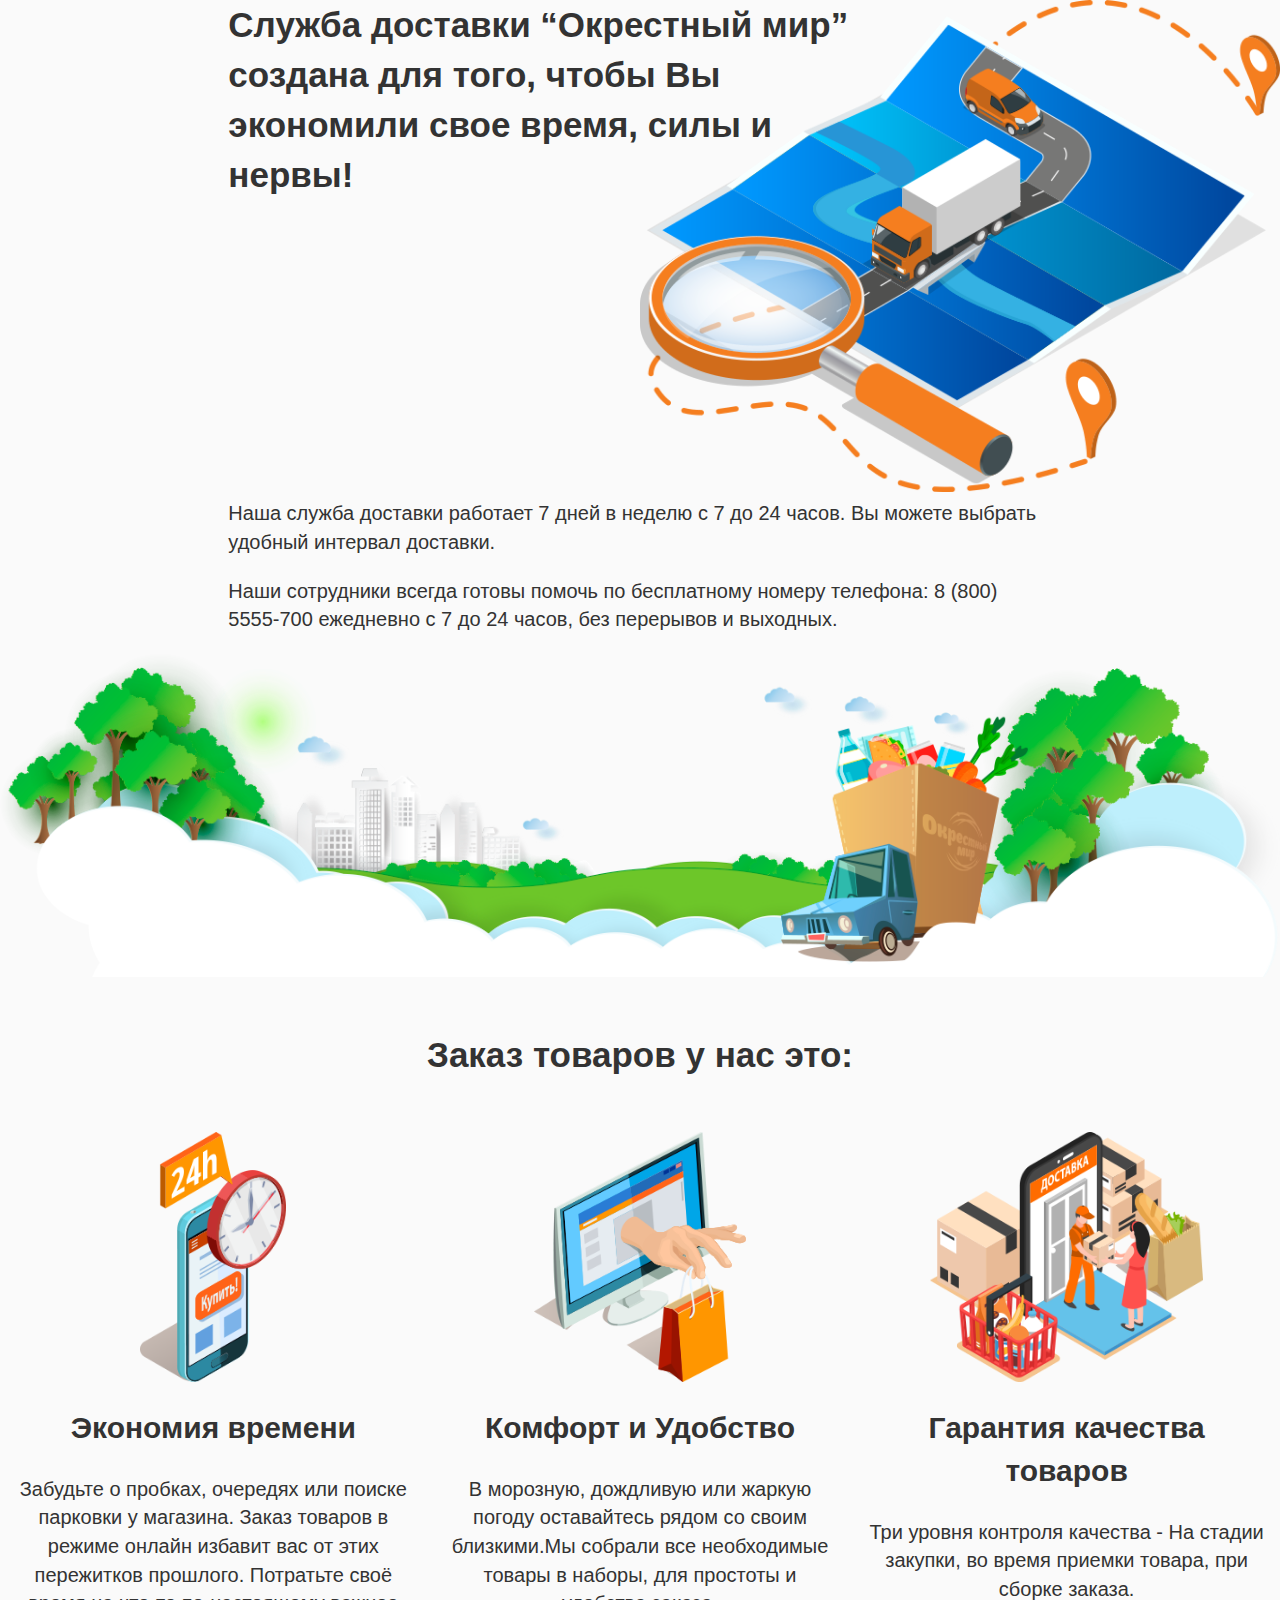
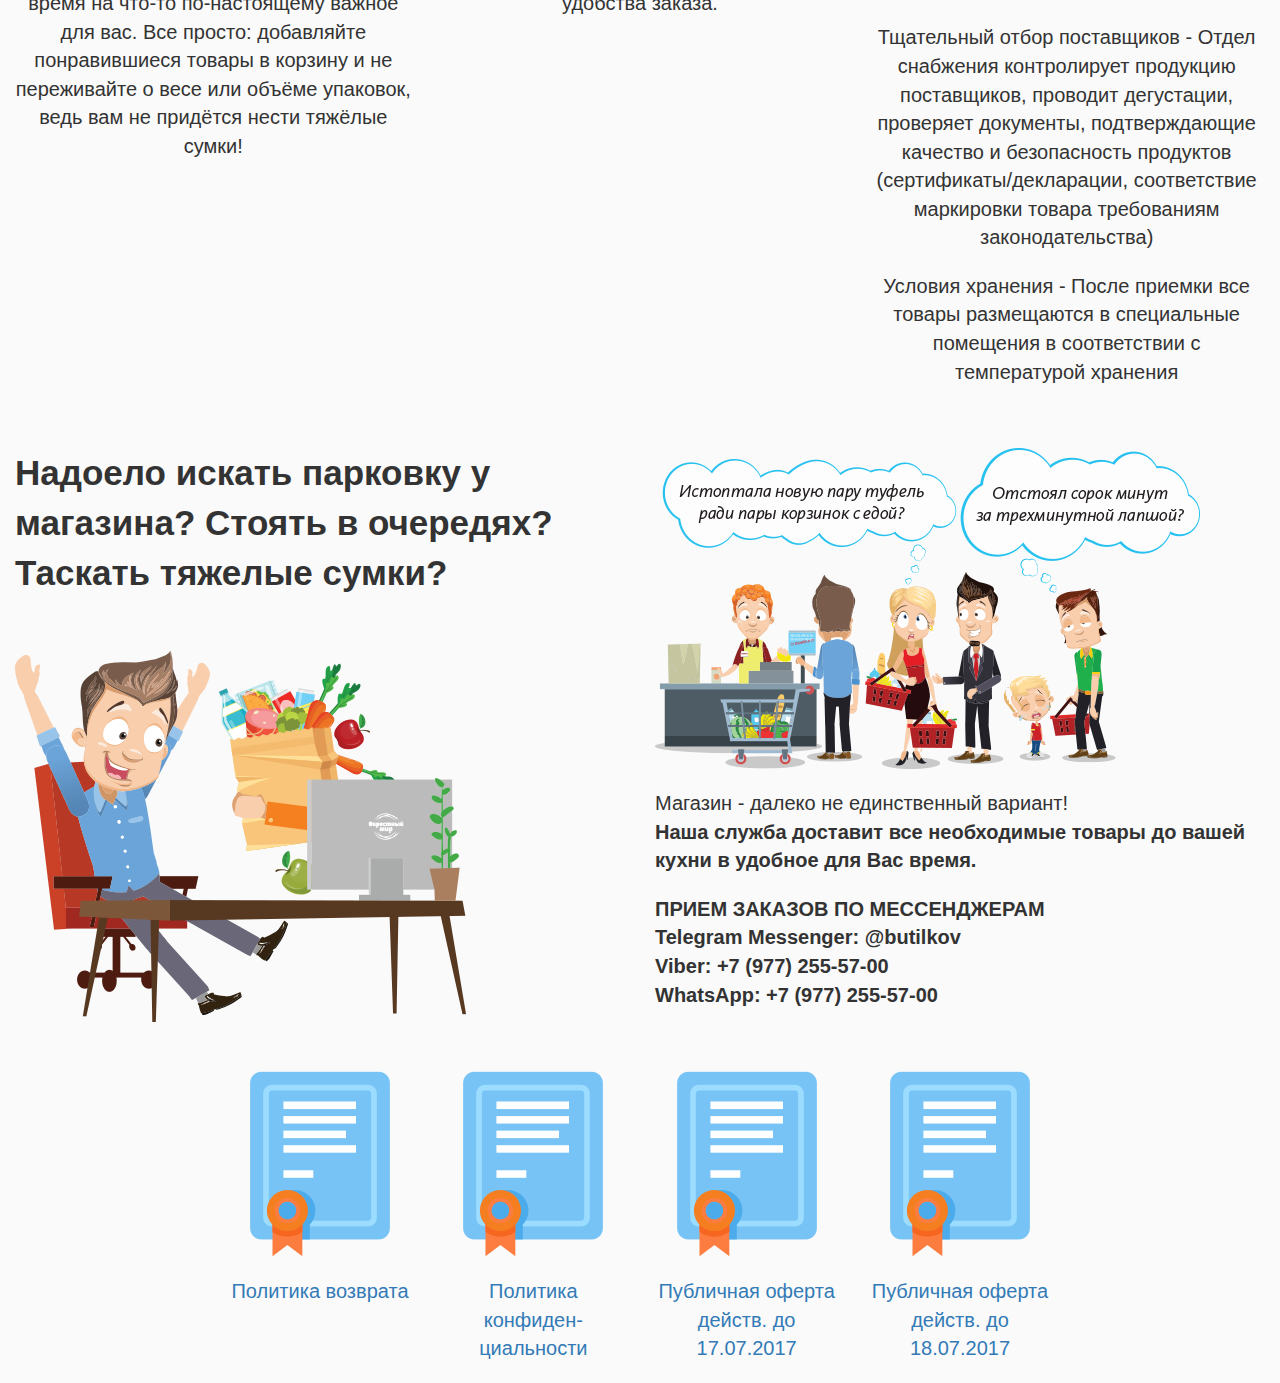
==== commit 5d9aac7d: "bugfixes" ====
--- a/index.html
+++ b/index.html
@@ -1,7 +1,7 @@
-<html><head><link rel="stylesheet" type="text/css" href="./assets/css/main.min.css"/><link rel="stylesheet" type="text/css" href="./assets/css/style.css"/><link rel="stylesheet" type="text/css" href="./assets/css/advina.css"/></head><body><main><section class="container advina about-header"><div class="row"><div class="col-xs-12 col-md-8 col-md-offset-2"><h1>Служба доставки “Окрестный мир” создана для того, чтобы Вы экономили свое время, силы и нервы!</h1><img class="visible-xs visible-sm" src="./assets/img/delivery.png" alt=""/><p>Наша служба доставки работает 7 дней в неделю с 7 до 24 часов.
+<html><head><meta name="viewport" content="width=device-width, initial-scale=1"/><link rel="stylesheet" type="text/css" href="./assets/css/main.min.css"/><link rel="stylesheet" type="text/css" href="./assets/css/style.css"/><link rel="stylesheet" type="text/css" href="./assets/css/advina.css"/></head><body><main><section class="container advina about-header"><div class="row"><div class="col-xs-12 col-md-8 col-md-offset-2"><h1>Служба доставки “Окрестный мир” создана для того, чтобы Вы экономили свое время, силы и нервы!</h1><img class="visible-xs visible-sm" src="./assets/img/delivery.png" alt=""/><p>Наша служба доставки работает 7 дней в неделю с 7 до 24 часов.
 Вы можете выбрать удобный интервал доставки.</p><p>Наши сотрудники всегда готовы помочь по бесплатному номеру телефона:
 8 (800) 5555-700 ежедневно с 7 до 24 часов, без перерывов и выходных.</p></div></div></section><img class="deliverybg" src="./assets/img/deliverybg.png" alt=""/><section class="container advina text-centered"><div class="row"><div class="col-xs-12"><h1>Заказ товаров у нас это:</h1></div><div class="col-sm-12 col-md-4"><img src="./assets/img/timesafe.png" alt="" height="250"/><h2>Экономия времени</h2><p>Забудьте о пробках, очередях или поиске парковки у магазина. Заказ товаров в режиме онлайн избавит вас от этих пережитков прошлого. Потратьте своё время на что-то по-настоящему важное для вас. Все просто: добавляйте понравившиеся товары в корзину и не переживайте о весе или объёме упаковок, ведь вам не придётся нести тяжёлые сумки!</p></div><div class="col-sm-12 col-md-4"><img src="./assets/img/comfort.png" alt="" height="250"/><h2>Комфорт и Удобство</h2><p>В морозную, дождливую или жаркую погоду оставайтесь рядом со своим близкими.Мы собрали все необходимые товары в наборы, для простоты и удобства заказа.</p></div><div class="col-sm-12 col-md-4"><img src="./assets/img/quality.png" alt="" height="250"/><h2>Гарантия качества товаров</h2><p>Три уровня контроля качества - На стадии закупки, во время приемки товара, при сборке заказа.</p><p>Тщательный отбор поставщиков - Отдел снабжения контролирует продукцию поставщиков, проводит дегустации, проверяет документы, подтверждающие качество и безопасность продуктов (сертификаты/декларации, соответствие маркировки товара требованиям законодательства)</p><p>Условия хранения - После приемки все товары размещаются в специальные помещения в соответствии с температурой хранения</p></div></div></section><section class="container advina bored"><div class="row"><div class="col-md-6"><h1>Надоело искать парковку у магазина? Стоять в очередях? Таскать тяжелые сумки?</h1><img class="hidden-xs hidden-sm" src="./assets/img/delight.png" alt=""/><img class="visible-xs visible-sm" src="./assets/img/dialog.png" alt=""/></div><div class="col-md-6"><img class="hidden-xs hidden-sm" src="./assets/img/dialog.png" alt=""/><p>Магазин - далеко не единственный вариант! <br />
 <strong>Наша служба доставит все необходимые товары до вашей кухни в удобное для Вас время.</strong></p><img class="visible-xs visible-sm" src="./assets/img/delight.png" alt=""/><p><strong>ПРИЕМ ЗАКАЗОВ ПО МЕССЕНДЖЕРАМ<br />
 Telegram Messenger: @butilkov<br />
 Viber: +7 (977) 255-57-00<br />
-WhatsApp: +7 (977) 255-57-00</strong></p></div></div></section><section class="container advina text-centered"><div class="row"><div class="col-xs-6 col-sm-2 col-md-offset-1"><img src="./assets/img/document.png" alt=""/><p><a href="#">Политика возврата</a></p></div><div class="col-xs-6 col-sm-2 col-md-offset-1"><img src="./assets/img/document.png" alt=""/><p><a href="#">Политика конфидкенциальности</a></p></div><div class="col-xs-6 col-sm-2 col-md-offset-1"><img src="./assets/img/document.png" alt=""/><p><a href="#">Публичная оферта действ. до 17.07.2017</a></p></div><div class="col-xs-6 col-sm-2 col-md-offset-1"><img src="./assets/img/document.png" alt=""/><p><a href="#">Публичная оферта действ. до 18.07.2017</a></p></div></div></section></main></body></html>+WhatsApp: +7 (977) 255-57-00</strong></p></div></div></section><section class="container advina text-centered"><div class="row"><div class="col-xs-6 col-sm-3 col-md-2 col-md-offset-2"><img src="./assets/img/document.png" alt=""/><p><a href="#">Политика возврата</a></p></div><div class="col-xs-6 col-sm-3 col-md-2"><img src="./assets/img/document.png" alt=""/><p><a href="#">Политика конфиден&shy;циальности</a></p></div><div class="col-xs-6 col-sm-3 col-md-2"><img src="./assets/img/document.png" alt=""/><p><a href="#">Публичная оферта действ. до 17.07.2017</a></p></div><div class="col-xs-6 col-sm-3 col-md-2"><img src="./assets/img/document.png" alt=""/><p><a href="#">Публичная оферта действ. до 18.07.2017</a></p></div></div></section></main></body></html>